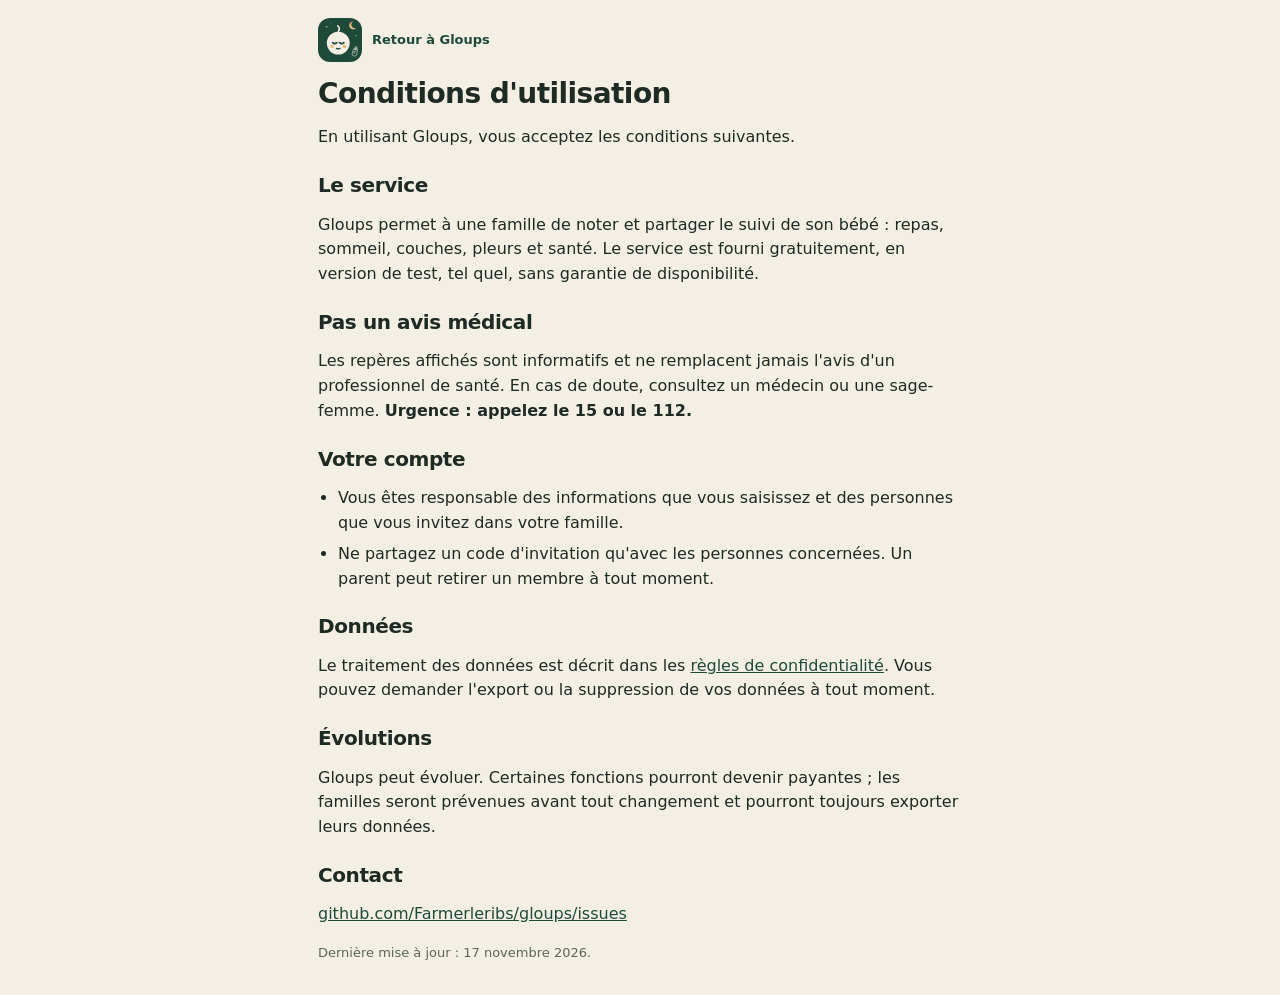
==== conditions.html @ cb5191c6 "Pages Confidentialité et Conditions, service worker v0.2.0" ====
<!doctype html>
<html lang="fr">
<head>
<meta charset="utf-8">
<meta name="viewport" content="width=device-width, initial-scale=1, viewport-fit=cover">
<meta http-equiv="Content-Security-Policy" content="default-src 'self'; style-src 'self'; img-src 'self'; font-src 'self'; script-src 'none'; base-uri 'self'; form-action 'none'; object-src 'none'">
<meta name="referrer" content="no-referrer">
<title>Conditions · Gloups</title>
<link rel="icon" href="icons/icon.svg" type="image/svg+xml">
<link rel="stylesheet" href="css/app.css">
</head>
<body>
<main class="screen plain doc">
<a href="./" class="row small"><img src="icons/icon.svg" alt="" width="32" height="32" class="logo s">Retour à Gloups</a>
<h1 class="title-l">Conditions d'utilisation</h1>
<p>En utilisant Gloups, vous acceptez les conditions suivantes.</p>

<h2 class="title-m">Le service</h2>
<p>Gloups permet à une famille de noter et partager le suivi de son bébé : repas, sommeil, couches, pleurs et santé. Le service est fourni gratuitement, en version de test, tel quel, sans garantie de disponibilité.</p>

<h2 class="title-m">Pas un avis médical</h2>
<p>Les repères affichés sont informatifs et ne remplacent jamais l'avis d'un professionnel de santé. En cas de doute, consultez un médecin ou une sage-femme. <strong>Urgence : appelez le 15 ou le 112.</strong></p>

<h2 class="title-m">Votre compte</h2>
<ul>
<li>Vous êtes responsable des informations que vous saisissez et des personnes que vous invitez dans votre famille.</li>
<li>Ne partagez un code d'invitation qu'avec les personnes concernées. Un parent peut retirer un membre à tout moment.</li>
</ul>

<h2 class="title-m">Données</h2>
<p>Le traitement des données est décrit dans les <a href="confidentialite.html">règles de confidentialité</a>. Vous pouvez demander l'export ou la suppression de vos données à tout moment.</p>

<h2 class="title-m">Évolutions</h2>
<p>Gloups peut évoluer. Certaines fonctions pourront devenir payantes ; les familles seront prévenues avant tout changement et pourront toujours exporter leurs données.</p>

<h2 class="title-m">Contact</h2>
<p><a href="https://github.com/Farmerleribs/gloups/issues">github.com/Farmerleribs/gloups/issues</a></p>
<p class="small muted">Dernière mise à jour : 17 novembre 2026.</p>
</main>
</body>
</html>
---- css/app.css ----
@font-face {
  font-family: "Google Sans Flex";
  src: url("../fonts/google-sans-flex.woff2") format("woff2");
  font-weight: 100 900;
  font-display: swap;
}

:root {
  --bg: #F4EFE4;
  --card: #FFFDF8;
  --ink: #1E2A24;
  --muted: #5B655D;
  --line: #E4DCCB;
  --soft: #F1ECE2;
  --green: #1F4A3A;
  --green-ink: #F7F2E8;
  --repas: #8A5212; --repas-bg: #F5E4C8;
  --sommeil: #4A4190; --sommeil-bg: #E6E2F5;
  --couche: #1F5C4F; --couche-bg: #D6ECE4;
  --pleurs: #8E3829; --pleurs-bg: #F4DDD6;
  --sante: #264F80; --sante-bg: #DAE5F2;
  --alert-bg: #F4DDD6; --alert: #8E3829;
  --ok-bg: #E3EFE8; --ok: #1F5C4F;
  --radius: 22px;
  --safe-top: env(safe-area-inset-top, 0px);
  --safe-bottom: env(safe-area-inset-bottom, 0px);
  color-scheme: light;
}

* { box-sizing: border-box; }
html { -webkit-text-size-adjust: 100%; text-size-adjust: 100%; }
body {
  margin: 0;
  background: var(--bg);
  color: var(--ink);
  font-family: "Google Sans Flex", system-ui, -apple-system, "Segoe UI", sans-serif;
  font-size: 16px;
  line-height: 1.4;
  -webkit-tap-highlight-color: transparent;
  overscroll-behavior-y: none;
}
button, input, select, textarea { font: inherit; color: inherit; }
button { cursor: pointer; }
a { color: var(--green); }
h1, h2, h3 { margin: 0; letter-spacing: -0.02em; line-height: 1.12; }
p { margin: 0; }
[hidden] { display: none !important; }
:focus-visible { outline: 3px solid #A8661A; outline-offset: 2px; }

#app { max-width: 520px; margin: 0 auto; min-height: 100dvh; position: relative; }

.splash { min-height: 100dvh; display: flex; flex-direction: column; align-items: center; justify-content: center; gap: 14px; font-size: 22px; font-weight: 700; }
.splash img { border-radius: 20px; }
.noscript { padding: 24px; }

/* Mise en page des écrans */
.screen { padding: calc(18px + var(--safe-top)) 18px calc(190px + var(--safe-bottom)); display: flex; flex-direction: column; gap: 16px; }
.screen.plain { padding-bottom: calc(32px + var(--safe-bottom)); min-height: 100dvh; }
.eyebrow { font-size: 12.5px; font-weight: 700; letter-spacing: 0.06em; text-transform: uppercase; color: var(--muted); }
.title-xl { font-size: clamp(30px, 9vw, 38px); font-weight: 700; }
.title-l { font-size: clamp(24px, 7vw, 28px); font-weight: 700; }
.title-m { font-size: 20px; font-weight: 650; }
.muted { color: var(--muted); }
.small { font-size: 13px; }
.nowrap { white-space: nowrap; }
.row { display: flex; align-items: center; gap: 10px; }
.row.between { justify-content: space-between; }
.row.wrap { flex-wrap: wrap; }
.stack { display: flex; flex-direction: column; gap: 10px; }
.grow { flex: 1; min-width: 0; }

.card { background: var(--card); border-radius: var(--radius); padding: 16px; display: flex; flex-direction: column; gap: 12px; }
.card.green { background: var(--green); color: var(--green-ink); }
.card.alert { background: var(--alert-bg); color: var(--alert); }
.card.ok { background: var(--ok-bg); color: var(--ok); }

.logo { width: 64px; height: 64px; border-radius: 18px; box-shadow: 0 8px 20px rgba(30,42,36,.18); display: block; }
.logo.s { width: 44px; height: 44px; border-radius: 12px; box-shadow: none; }

/* Boutons */
.btn { min-height: 52px; border: 0; border-radius: 16px; padding: 0 18px; font-weight: 700; font-size: 16px; display: inline-flex; align-items: center; justify-content: center; gap: 10px; background: var(--soft); color: var(--ink); text-decoration: none; }
.btn.primary { background: var(--green); color: var(--green-ink); }
.btn.dark { background: var(--ink); color: #fff; }
.btn.ghost { background: transparent; color: var(--muted); min-height: 44px; }
.btn.light { background: var(--green-ink); color: var(--green); }
.btn.full { width: 100%; }
.btn.small { min-height: 40px; font-size: 14px; border-radius: 12px; padding: 0 14px; }
.btn:disabled { opacity: .55; cursor: default; }
.chip { min-height: 40px; border: 0; border-radius: 12px; padding: 0 14px; background: var(--soft); font-weight: 650; font-size: 14px; }
.chip[aria-pressed="true"] { background: var(--green); color: var(--green-ink); }
.chips { display: flex; flex-wrap: wrap; gap: 8px; }

.seg { display: flex; gap: 4px; padding: 4px; border-radius: 14px; background: #EAE3D5; }
.seg button { flex: 1; min-width: 0; min-height: 40px; border: 0; border-radius: 11px; background: transparent; font-weight: 700; font-size: 14px; color: var(--muted); }
.seg button[aria-pressed="true"] { background: var(--card); color: var(--ink); box-shadow: 0 1px 3px rgba(30,42,36,.12); }

/* Champs */
.field { display: flex; flex-direction: column; gap: 6px; }
.field > span { font-size: 13px; font-weight: 650; color: var(--muted); }
.input, select.input, textarea.input { width: 100%; min-height: 50px; border: 1px solid var(--line); border-radius: 14px; background: var(--card); padding: 0 14px; font-size: 16px; }
textarea.input { padding: 12px 14px; min-height: 90px; resize: vertical; }
.input:focus { outline: 2px solid var(--green); outline-offset: 0; border-color: transparent; }
.code-input { text-transform: uppercase; letter-spacing: 0.12em; font-size: 22px; font-weight: 700; text-align: center; }

/* Accueil */
.top { display: flex; align-items: center; justify-content: space-between; gap: 10px; }
.top .who { display: flex; flex-direction: column; gap: 2px; min-width: 0; }
.child-btn { border: 0; background: none; padding: 0; display: inline-flex; align-items: center; gap: 8px; font-size: clamp(30px, 9vw, 36px); font-weight: 700; letter-spacing: -0.03em; text-align: left; min-height: 44px; max-width: 100%; }
.child-btn .dot { width: 12px; height: 12px; border-radius: 50%; background: var(--child, #2B7262); flex: none; }
.child-btn .name { overflow: hidden; text-overflow: ellipsis; white-space: nowrap; }
.icon-btn { width: 44px; height: 44px; border-radius: 50%; border: 0; background: var(--card); display: inline-flex; align-items: center; justify-content: center; flex: none; }

.live { background: var(--green); color: var(--green-ink); border-radius: 26px; padding: 18px 18px 18px; display: flex; flex-direction: column; gap: 12px; }
.live .head { display: flex; flex-wrap: wrap; justify-content: space-between; gap: 2px 10px; font-size: 14px; font-weight: 650; }
.live .head .since { font-weight: 400; color: #CFDDD4; }
.live .time { font-size: clamp(46px, 15vw, 62px); font-weight: 400; letter-spacing: -0.02em; line-height: 1; font-variant-numeric: tabular-nums; }
.live .actions { display: flex; gap: 8px; }
.live .actions .btn { flex: 1; min-width: 0; }

.tiles { display: grid; grid-template-columns: repeat(3, minmax(0, 1fr)); gap: 10px; }
.tile { background: var(--card); border-radius: 18px; padding: 12px; display: flex; flex-direction: column; gap: 4px; min-width: 0; border: 0; text-align: left; }
.tile .k { font-size: 13px; font-weight: 650; white-space: nowrap; overflow: hidden; text-overflow: ellipsis; }
.tile .v { font-size: clamp(19px, 6.2vw, 24px); font-weight: 650; letter-spacing: -0.02em; white-space: nowrap; line-height: 1.1; }
.tile .s { font-size: 12px; color: var(--muted); white-space: nowrap; overflow: hidden; text-overflow: ellipsis; }

.counts { display: grid; grid-template-columns: repeat(4, minmax(0, 1fr)); gap: 6px; }
.counts div { display: flex; flex-direction: column; min-width: 0; }
.counts b { font-size: 20px; font-weight: 700; white-space: nowrap; }
.counts span { font-size: 12px; color: var(--muted); white-space: nowrap; overflow: hidden; text-overflow: ellipsis; }

.list { display: flex; flex-direction: column; }
.item { display: flex; align-items: center; gap: 12px; padding: 10px 0; border-bottom: 1px solid #EFE8DA; min-width: 0; }
.item:last-child { border-bottom: 0; }
.item .when { width: 46px; flex: none; font-variant-numeric: tabular-nums; font-weight: 650; font-size: 14px; }
.item .what { flex: 1; min-width: 0; display: flex; flex-direction: column; gap: 1px; }
.item .what b { font-weight: 650; font-size: 15px; overflow: hidden; text-overflow: ellipsis; white-space: nowrap; }
.item .what span { font-size: 12.5px; color: var(--muted); overflow: hidden; text-overflow: ellipsis; white-space: nowrap; }
.item .badge { width: 10px; height: 10px; border-radius: 50%; flex: none; }
.item .del { width: 40px; height: 40px; border: 0; border-radius: 12px; background: transparent; color: var(--muted); flex: none; }
.empty { color: var(--muted); font-size: 14px; padding: 6px 0; }

/* Dock et barre d'onglets */
.dock-wrap { position: fixed; left: 0; right: 0; bottom: 0; z-index: 20; display: flex; justify-content: center; pointer-events: none; }
.dock { pointer-events: auto; width: 100%; max-width: 520px; background: rgba(255,253,248,.97); border-top: 1px solid var(--line); border-radius: 24px 24px 0 0; padding: 10px 10px calc(6px + var(--safe-bottom)); box-shadow: 0 -8px 24px rgba(30,42,36,.06); }
.dock .quick { display: grid; grid-template-columns: repeat(6, minmax(0, 1fr)); gap: 6px; padding-bottom: 8px; border-bottom: 1px solid #EFE8DA; }
.q { border: 0; background: none; display: flex; flex-direction: column; align-items: center; gap: 4px; padding: 0; min-width: 0; font-size: 11.5px; font-weight: 650; color: var(--ink); position: relative; }
.q .ic { width: 100%; max-width: 54px; aspect-ratio: 1; border-radius: 16px; display: flex; align-items: center; justify-content: center; font-size: 17px; font-weight: 800; }
.q .lbl { white-space: nowrap; overflow: hidden; text-overflow: ellipsis; max-width: 100%; }
.q .tag { position: absolute; top: -6px; left: 50%; transform: translateX(-50%); background: #A8661A; color: #fff; font-size: 9.5px; font-weight: 700; padding: 1px 6px; border-radius: 6px; white-space: nowrap; }
.q.repas .ic { background: var(--repas-bg); color: var(--repas); }
.q.sommeil .ic { background: var(--sommeil-bg); color: var(--sommeil); }
.q.couche .ic { background: var(--couche-bg); color: var(--couche); }
.q.plus .ic { background: var(--green); color: var(--green-ink); }
.tabs { display: grid; grid-template-columns: repeat(3, 1fr); padding-top: 4px; }
.tabs a { min-height: 44px; display: flex; align-items: center; justify-content: center; text-decoration: none; color: var(--muted); font-size: 13px; font-weight: 650; border-radius: 12px; }
.tabs a[aria-current="page"] { color: var(--ink); background: var(--soft); }

/* Feuilles (saisies) */
.backdrop { position: fixed; inset: 0; background: rgba(30,42,36,.35); z-index: 40; display: flex; align-items: flex-end; justify-content: center; }
.sheet { width: 100%; max-width: 520px; max-height: 88dvh; overflow-y: auto; background: var(--bg); border-radius: 26px 26px 0 0; padding: 10px 18px calc(22px + var(--safe-bottom)); display: flex; flex-direction: column; gap: 14px; }
.sheet .grab { width: 40px; height: 5px; border-radius: 3px; background: #D5CCBA; align-self: center; }
.big3 { display: grid; grid-template-columns: repeat(3, minmax(0, 1fr)); gap: 8px; }
.big2 { display: grid; grid-template-columns: repeat(2, minmax(0, 1fr)); gap: 8px; }
.bigbtn { min-height: 76px; border: 0; border-radius: 18px; font-weight: 700; font-size: 16px; display: flex; flex-direction: column; align-items: center; justify-content: center; gap: 2px; padding: 8px; }
.bigbtn small { font-weight: 500; font-size: 12px; opacity: .85; }
.bigbtn.repas { background: var(--repas-bg); color: var(--repas); }
.bigbtn.couche { background: var(--couche-bg); color: var(--couche); }
.bigbtn.sommeil { background: var(--sommeil-bg); color: var(--sommeil); }
.bigbtn.pleurs { background: var(--pleurs-bg); color: var(--pleurs); }
.bigbtn.sante { background: var(--sante-bg); color: var(--sante); }
.bigbtn.neutral { background: var(--card); color: var(--ink); }

/* Toast */
#toast-root { position: fixed; left: 0; right: 0; bottom: calc(176px + var(--safe-bottom)); display: flex; justify-content: center; z-index: 60; pointer-events: none; padding: 0 16px; }
.toast { pointer-events: auto; background: var(--ink); color: #fff; border-radius: 14px; padding: 10px 10px 10px 16px; display: flex; align-items: center; gap: 12px; max-width: 480px; width: 100%; font-size: 14.5px; box-shadow: 0 8px 24px rgba(0,0,0,.2); }
.toast .grow { min-width: 0; }
.toast button { border: 0; background: rgba(255,255,255,.14); color: #fff; border-radius: 10px; min-height: 36px; padding: 0 12px; font-weight: 700; }
.toast.err { background: var(--alert); }

/* Installation */
.steps { list-style: none; margin: 0; padding: 0; background: var(--card); border-radius: var(--radius); }
.steps li { display: flex; gap: 12px; padding: 14px; border-bottom: 1px solid #EFE8DA; align-items: flex-start; }
.steps li:last-child { border-bottom: 0; }
.steps .n { flex: none; width: 26px; height: 26px; border-radius: 50%; background: var(--green); color: var(--green-ink); font-size: 13px; font-weight: 700; display: flex; align-items: center; justify-content: center; margin-top: 1px; }
.steps .t { display: flex; flex-direction: column; gap: 3px; min-width: 0; }
.steps .t b { font-weight: 650; }
.steps .t span { font-size: 13px; color: var(--muted); }
.share-icon { display: inline-block; vertical-align: -3px; }

/* Famille */
.member { display: flex; align-items: center; gap: 12px; padding: 8px 0; border-bottom: 1px solid #EFE8DA; }
.member:last-child { border-bottom: 0; }
.avatar { width: 40px; height: 40px; border-radius: 50%; display: flex; align-items: center; justify-content: center; font-weight: 700; font-size: 14px; flex: none; background: var(--green); color: var(--green-ink); }
.role { font-size: 12px; font-weight: 700; padding: 4px 10px; border-radius: 999px; background: var(--soft); white-space: nowrap; }
.codebox { font-size: clamp(22px, 7vw, 28px); font-weight: 700; letter-spacing: .06em; white-space: nowrap; font-variant-numeric: tabular-nums; }
.colors { display: flex; gap: 10px; flex-wrap: wrap; }
.colors button { width: 44px; height: 44px; border-radius: 50%; border: 0; background: var(--c); }
.colors button[aria-pressed="true"] { box-shadow: 0 0 0 3px var(--bg), 0 0 0 5px var(--ink); }

@media (min-width: 560px) {
  .dock { border-radius: 24px; margin-bottom: 12px; border: 1px solid var(--line); }
}
@media (prefers-reduced-motion: reduce) { * { animation: none !important; transition: none !important; } }

/* Pages de texte (confidentialité, conditions) */
.doc { max-width: 680px; margin: 0 auto; line-height: 1.55; }
.doc h2 { margin-top: 8px; }
.doc ul { margin: 0; padding-left: 20px; display: flex; flex-direction: column; gap: 6px; }
.doc a.row { text-decoration: none; font-weight: 650; }
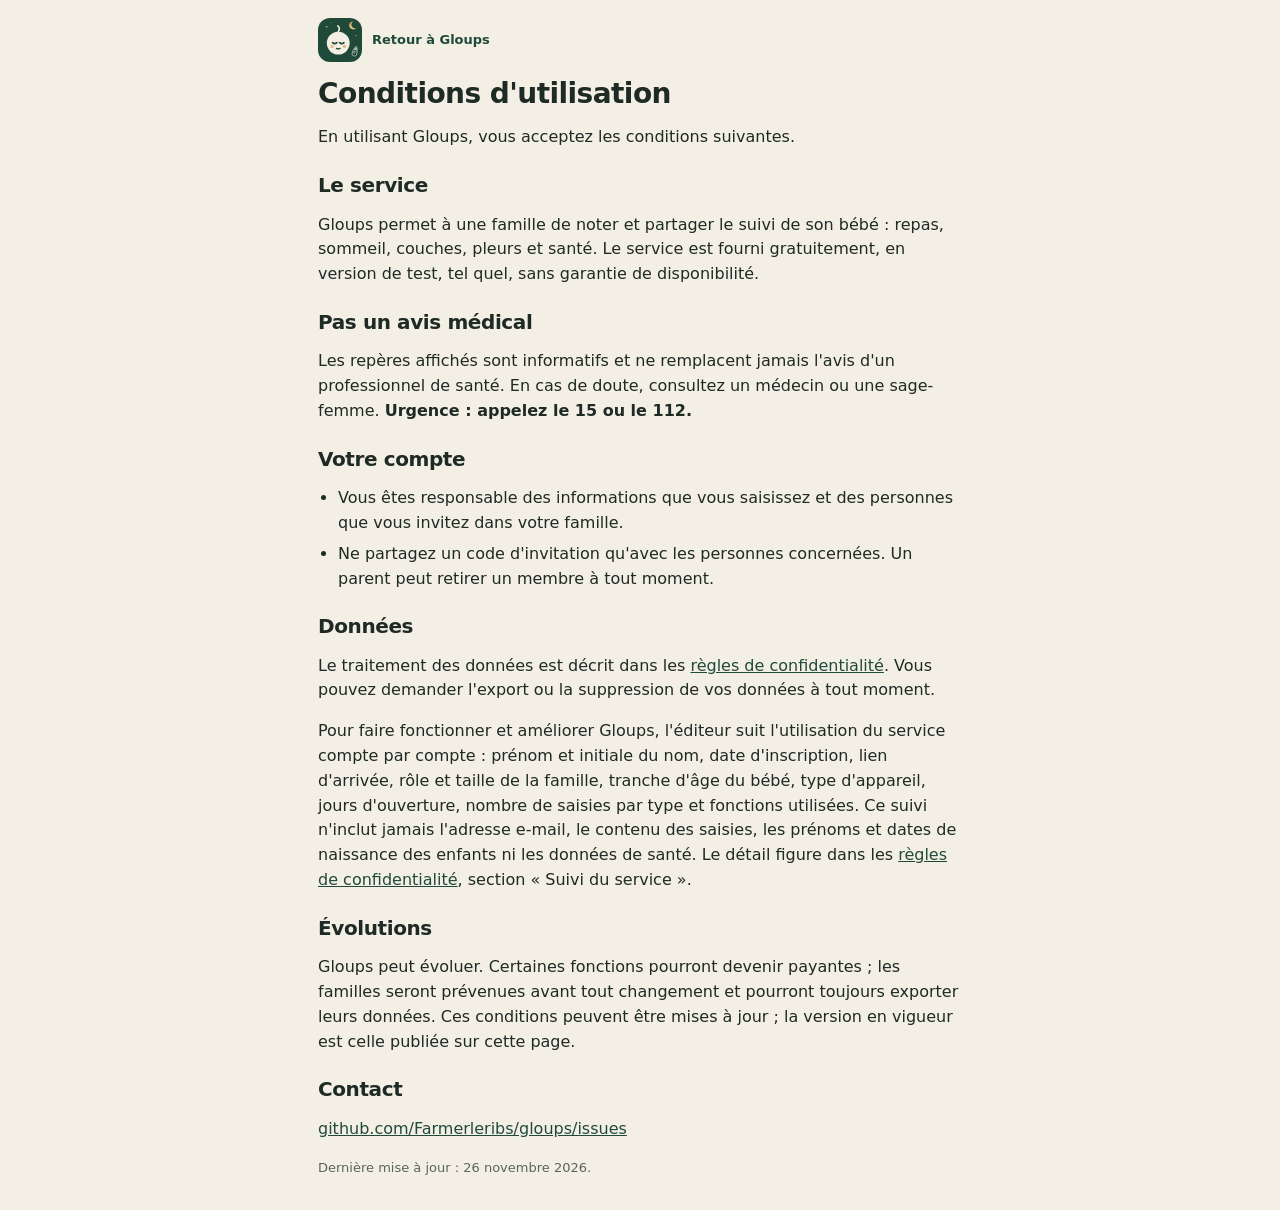
==== commit 607977cb: "v0.11.1" ====
--- a/conditions.html
+++ b/conditions.html
@@ -29,13 +29,14 @@
 
 <h2 class="title-m">Données</h2>
 <p>Le traitement des données est décrit dans les <a href="confidentialite.html">règles de confidentialité</a>. Vous pouvez demander l'export ou la suppression de vos données à tout moment.</p>
+<p>Pour faire fonctionner et améliorer Gloups, l'éditeur suit l'utilisation du service compte par compte : prénom et initiale du nom, date d'inscription, lien d'arrivée, rôle et taille de la famille, tranche d'âge du bébé, type d'appareil, jours d'ouverture, nombre de saisies par type et fonctions utilisées. Ce suivi n'inclut jamais l'adresse e-mail, le contenu des saisies, les prénoms et dates de naissance des enfants ni les données de santé. Le détail figure dans les <a href="confidentialite.html">règles de confidentialité</a>, section « Suivi du service ».</p>
 
 <h2 class="title-m">Évolutions</h2>
-<p>Gloups peut évoluer. Certaines fonctions pourront devenir payantes ; les familles seront prévenues avant tout changement et pourront toujours exporter leurs données.</p>
+<p>Gloups peut évoluer. Certaines fonctions pourront devenir payantes ; les familles seront prévenues avant tout changement et pourront toujours exporter leurs données. Ces conditions peuvent être mises à jour ; la version en vigueur est celle publiée sur cette page.</p>
 
 <h2 class="title-m">Contact</h2>
 <p><a href="https://github.com/Farmerleribs/gloups/issues">github.com/Farmerleribs/gloups/issues</a></p>
-<p class="small muted">Dernière mise à jour : 17 novembre 2026.</p>
+<p class="small muted">Dernière mise à jour : 26 novembre 2026.</p>
 </main>
 </body>
 </html>
--- a/css/app.css
+++ b/css/app.css
@@ -28,7 +28,7 @@
 }
 
 * { box-sizing: border-box; }
-html { -webkit-text-size-adjust: 100%; text-size-adjust: 100%; }
+html { -webkit-text-size-adjust: 100%; text-size-adjust: 100%; touch-action: pan-y; overflow-x: hidden; overscroll-behavior-x: none; overscroll-behavior-y: auto; }
 body {
   margin: 0;
   background: var(--bg);
@@ -37,7 +37,6 @@
   font-size: 16px;
   line-height: 1.4;
   -webkit-tap-highlight-color: transparent;
-  overscroll-behavior-y: none;
 }
 button, input, select, textarea { font: inherit; color: inherit; }
 button { cursor: pointer; }
@@ -54,7 +53,7 @@
 .noscript { padding: 24px; }
 
 /* Mise en page des écrans */
-.screen { padding: calc(18px + var(--safe-top)) 18px calc(190px + var(--safe-bottom)); display: flex; flex-direction: column; gap: 16px; }
+.screen { padding: calc(18px + var(--safe-top)) 18px calc(120px + var(--pills-h, 0px) + var(--safe-bottom)); display: flex; flex-direction: column; gap: 16px; }
 .screen.plain { padding-bottom: calc(32px + var(--safe-bottom)); min-height: 100dvh; }
 .eyebrow { font-size: 12.5px; font-weight: 700; letter-spacing: 0.06em; text-transform: uppercase; color: var(--muted); }
 .title-xl { font-size: clamp(30px, 9vw, 38px); font-weight: 700; }
@@ -137,27 +136,75 @@
 .item .what span { font-size: 12.5px; color: var(--muted); overflow: hidden; text-overflow: ellipsis; white-space: nowrap; }
 .item .badge { width: 10px; height: 10px; border-radius: 50%; flex: none; }
 .item .del { width: 40px; height: 40px; border: 0; border-radius: 12px; background: transparent; color: var(--muted); flex: none; }
+.sr-only { position: absolute !important; width: 1px !important; height: 1px !important; padding: 0 !important; margin: -1px !important; overflow: hidden !important; clip: rect(0 0 0 0) !important; white-space: nowrap !important; border: 0 !important; }
 .empty { color: var(--muted); font-size: 14px; padding: 6px 0; }
 
-/* Dock et barre d'onglets */
+/* Barre du bas : onglets avec une place au centre pour le bouton + */
 .dock-wrap { position: fixed; left: 0; right: 0; bottom: 0; z-index: 20; display: flex; justify-content: center; pointer-events: none; }
-.dock { pointer-events: auto; width: 100%; max-width: 520px; background: rgba(255,253,248,.97); border-top: 1px solid var(--line); border-radius: 24px 24px 0 0; padding: 10px 10px calc(6px + var(--safe-bottom)); box-shadow: 0 -8px 24px rgba(30,42,36,.06); }
-.dock .quick { display: grid; grid-template-columns: repeat(6, minmax(0, 1fr)); gap: 6px; padding-bottom: 8px; border-bottom: 1px solid #EFE8DA; }
-.q { border: 0; background: none; display: flex; flex-direction: column; align-items: center; gap: 4px; padding: 0; min-width: 0; font-size: 11.5px; font-weight: 650; color: var(--ink); position: relative; }
-.q .ic { width: 100%; max-width: 54px; aspect-ratio: 1; border-radius: 16px; display: flex; align-items: center; justify-content: center; font-size: 17px; font-weight: 800; }
-.q .lbl { white-space: nowrap; overflow: hidden; text-overflow: ellipsis; max-width: 100%; }
-.q .tag { position: absolute; top: -6px; left: 50%; transform: translateX(-50%); background: #A8661A; color: #fff; font-size: 9.5px; font-weight: 700; padding: 1px 6px; border-radius: 6px; white-space: nowrap; }
-.q.repas .ic { background: var(--repas-bg); color: var(--repas); }
-.q.sommeil .ic { background: var(--sommeil-bg); color: var(--sommeil); }
-.q.couche .ic { background: var(--couche-bg); color: var(--couche); }
-.q.plus .ic { background: var(--green); color: var(--green-ink); }
-.tabs { display: grid; grid-template-columns: repeat(3, 1fr); padding-top: 4px; }
-.tabs a { min-height: 44px; display: flex; align-items: center; justify-content: center; text-decoration: none; color: var(--muted); font-size: 13px; font-weight: 650; border-radius: 12px; }
-.tabs a[aria-current="page"] { color: var(--ink); background: var(--soft); }
+.dock { pointer-events: auto; width: 100%; max-width: 520px; background: rgba(255,253,248,.97); border-top: 1px solid #EDE7DB; border-radius: 22px 22px 0 0; padding: 6px 8px calc(6px + var(--safe-bottom)); box-shadow: 0 -8px 24px rgba(30,42,36,.05); display: flex; align-items: stretch; }
+.dock a { flex: 1; min-width: 0; min-height: 52px; display: flex; flex-direction: column; align-items: center; justify-content: center; gap: 3px; text-decoration: none; color: var(--muted); font-size: 11px; font-weight: 600; border-radius: 14px; transition: color .2s ease; }
+.dock a span { white-space: nowrap; overflow: hidden; text-overflow: ellipsis; max-width: 100%; }
+.dock a[aria-current="page"] { color: var(--green); font-weight: 700; }
+.dock .fab-gap { width: 76px; flex: none; }
+
+/* Bouton central et bulles */
+.fab-root { display: none; }
+.fab-root.shown { display: block; }
+.fab-root .fab, .fab-root .fab-bubbles { display: none; }
+.fab-root.can-write .fab, .fab-root.can-write .fab-bubbles { display: block; }
+.fab { position: fixed; left: 50%; bottom: calc(26px + var(--safe-bottom)); width: 60px; height: 60px; margin-left: -30px; border-radius: 50%; border: 0; padding: 0; z-index: 47; background: var(--green); color: var(--green-ink); box-shadow: 0 10px 24px rgba(31,74,58,.38); -webkit-tap-highlight-color: transparent; transition: transform .2s ease; }
+.fab:active { transform: scale(.94); }
+.fab .rot { display: flex; align-items: center; justify-content: center; transition: transform .45s cubic-bezier(.34,1.56,.64,1); }
+.fab-root.open .fab .rot { transform: rotate(45deg); }
+.fab-bd { position: fixed; inset: 0; z-index: 44; background: rgba(244,239,228,.8); -webkit-backdrop-filter: blur(8px); backdrop-filter: blur(8px); opacity: 0; pointer-events: none; transition: opacity .3s ease; }
+.fab-root.open .fab-bd { opacity: 1; pointer-events: auto; }
+.fab-q { position: fixed; left: 0; right: 0; bottom: calc(56px + 300px + var(--safe-bottom)); z-index: 45; text-align: center; font-size: 22px; font-weight: 700; letter-spacing: -0.02em; opacity: 0; transform: translateY(12px); pointer-events: none; transition: opacity .3s ease, transform .4s cubic-bezier(.2,.8,.2,1); }
+.fab-root.open .fab-q { opacity: 1; transform: none; }
+.fab-bubbles { position: fixed; left: 50%; bottom: calc(56px + var(--safe-bottom)); width: 0; height: 0; z-index: 46; }
+.bub { --x: 0px; --y: 24px; --dl: 0ms; position: absolute; left: 0; top: 0; width: 96px; border: 0; padding: 0; background: transparent; display: flex; flex-direction: column; align-items: center; gap: 6px; -webkit-tap-highlight-color: transparent;
+  transform: translate(calc(var(--x) - 50%), calc(var(--y) - var(--d) / 2)) scale(.3); transform-origin: 50% calc(var(--d) / 2); opacity: 0; pointer-events: none;
+  transition: transform .5s cubic-bezier(.34,1.56,.64,1) var(--dl), opacity .22s ease var(--dl); }
+.bub.on { transform: translate(calc(var(--x) - 50%), calc(var(--y) - var(--d) / 2)) scale(1); opacity: 1; pointer-events: auto; }
+.bub .disc { position: relative; width: var(--d); height: var(--d); border-radius: 50%; display: flex; align-items: center; justify-content: center; box-shadow: 0 8px 20px rgba(30,42,36,.16); transition: transform .15s ease; }
+.bub:active .disc { transform: scale(.92); }
+.bub .disc b { font-size: 26px; font-weight: 800; }
+.bub .lbl { font-size: 12px; font-weight: 700; color: var(--ink); white-space: nowrap; }
+.bub .sug { position: absolute; top: -9px; left: 50%; transform: translateX(-50%); height: 18px; padding: 0 7px; border-radius: 9px; background: #A8661A; color: #fff; font-size: 10px; font-weight: 800; display: none; align-items: center; white-space: nowrap; }
+.bub.is-sug .sug { display: flex; }
+.bub.on.is-sug .disc { animation: gl-pulse 1.8s ease-out .6s infinite; }
+.bub.c-repas .disc { background: var(--repas-bg); color: var(--repas); }
+.bub.c-sommeil .disc { background: var(--sommeil-bg); color: var(--sommeil); }
+.bub.c-couche .disc { background: var(--couche-bg); color: var(--couche); }
+.bub.c-pleurs .disc { background: var(--pleurs-bg); color: var(--pleurs); }
+.bub.c-sante .disc { background: var(--sante-bg); color: var(--sante); }
+.bub.c-neutre .disc { background: var(--soft); color: #3C463F; }
+html.fab-open, html.fab-open body { overflow: hidden; }
+
+/* Pilules des activités en cours, au-dessus du bouton */
+.pills { position: fixed; left: 0; right: 0; bottom: calc(96px + var(--safe-bottom)); z-index: 25; display: flex; flex-direction: column-reverse; align-items: center; gap: 8px; padding: 0 14px; pointer-events: none; }
+.pill { pointer-events: auto; width: 100%; max-width: 492px; height: 64px; border-radius: 22px; background: var(--green); color: var(--green-ink); display: flex; align-items: center; gap: 12px; padding: 0 8px 0 16px; box-shadow: 0 14px 30px rgba(31,74,58,.32); }
+.pill.in { animation: gl-rise .55s cubic-bezier(.34,1.56,.64,1) both; }
+.pill.out { animation: gl-sink .25s ease both; }
+.pill .breath { width: 9px; height: 9px; border-radius: 50%; background: #B9E3C6; flex: none; animation: gl-breath 1.6s ease-in-out infinite; }
+.pill .txt { flex: 1; min-width: 0; display: flex; flex-direction: column; }
+.pill .t { font-size: 12.5px; color: #CFDDD4; white-space: nowrap; overflow: hidden; text-overflow: ellipsis; }
+.pill .time { font-size: 24px; font-weight: 600; letter-spacing: -0.01em; font-variant-numeric: tabular-nums; line-height: 1.05; }
+.pill .acts { display: flex; gap: 6px; flex: none; }
+.pill button { height: 48px; border-radius: 15px; font-weight: 800; font-size: 14px; }
+.pill .swap { padding: 0 12px; border: 1px solid rgba(247,242,232,.35); background: transparent; color: var(--green-ink); display: flex; align-items: center; gap: 6px; font-size: 13.5px; font-weight: 700; }
+.pill .stop { padding: 0 14px; border: 0; background: var(--green-ink); color: var(--green); }
+@keyframes gl-pulse { 0% { box-shadow: 0 0 0 0 rgba(168,102,26,.5); } 70% { box-shadow: 0 0 0 14px rgba(168,102,26,0); } 100% { box-shadow: 0 0 0 0 rgba(168,102,26,0); } }
+@keyframes gl-breath { 0%, 100% { opacity: 1; } 50% { opacity: .35; } }
+@keyframes gl-rise { from { opacity: 0; transform: translateY(40px) scale(.92); } to { opacity: 1; transform: none; } }
+@keyframes gl-sink { to { opacity: 0; transform: translateY(24px) scale(.95); } }
+@keyframes gl-toast { from { opacity: 0; transform: translateY(24px); } to { opacity: 1; transform: none; } }
 
 /* Feuilles (saisies) */
-.backdrop { position: fixed; inset: 0; background: rgba(30,42,36,.35); z-index: 40; display: flex; align-items: flex-end; justify-content: center; }
-.sheet { width: 100%; max-width: 520px; max-height: 88dvh; overflow-y: auto; background: var(--bg); border-radius: 26px 26px 0 0; padding: 10px 18px calc(22px + var(--safe-bottom)); display: flex; flex-direction: column; gap: 14px; }
+.backdrop { --dim: 1; position: fixed; inset: 0; background: rgba(30,42,36,calc(.35 * var(--dim))); z-index: 55; display: flex; align-items: flex-end; justify-content: center; animation: gl-fade .25s ease both; }
+.backdrop.closing { animation: gl-fade-out .24s ease both; pointer-events: none; }
+.sheet { animation: gl-sheet-in .5s cubic-bezier(.34,1.25,.64,1); transition: transform .3s cubic-bezier(.2,.8,.2,1); overscroll-behavior: contain; width: 100%; max-width: 520px; max-height: 88dvh; overflow-y: auto; background: var(--bg); border-radius: 26px 26px 0 0; padding: 10px 18px calc(22px + var(--safe-bottom)); display: flex; flex-direction: column; gap: 14px; }
+.sheet.dragging { transition: none; }
+.backdrop.closing .sheet { animation: gl-sheet-out .24s cubic-bezier(.4,0,1,1) forwards; }
 .sheet .grab { width: 40px; height: 5px; border-radius: 3px; background: #D5CCBA; align-self: center; }
 .big3 { display: grid; grid-template-columns: repeat(3, minmax(0, 1fr)); gap: 8px; }
 .big2 { display: grid; grid-template-columns: repeat(2, minmax(0, 1fr)); gap: 8px; }
@@ -171,8 +218,8 @@
 .bigbtn.neutral { background: var(--card); color: var(--ink); }
 
 /* Toast */
-#toast-root { position: fixed; left: 0; right: 0; bottom: calc(176px + var(--safe-bottom)); display: flex; justify-content: center; z-index: 60; pointer-events: none; padding: 0 16px; }
-.toast { pointer-events: auto; background: var(--ink); color: #fff; border-radius: 14px; padding: 10px 10px 10px 16px; display: flex; align-items: center; gap: 12px; max-width: 480px; width: 100%; font-size: 14.5px; box-shadow: 0 8px 24px rgba(0,0,0,.2); }
+#toast-root { position: fixed; left: 0; right: 0; bottom: calc(100px + var(--pills-h, 0px) + var(--safe-bottom)); display: flex; justify-content: center; z-index: 60; pointer-events: none; padding: 0 16px; }
+.toast { pointer-events: auto; background: var(--ink); color: #fff; border-radius: 14px; padding: 10px 10px 10px 16px; display: flex; align-items: center; gap: 12px; max-width: 480px; width: 100%; font-size: 14.5px; box-shadow: 0 8px 24px rgba(0,0,0,.2); animation: gl-toast .45s cubic-bezier(.34,1.56,.64,1) both; }
 .toast .grow { min-width: 0; }
 .toast button { border: 0; background: rgba(255,255,255,.14); color: #fff; border-radius: 10px; min-height: 36px; padding: 0 12px; font-weight: 700; }
 .toast.err { background: var(--alert); }
@@ -197,9 +244,6 @@
 .colors button { width: 44px; height: 44px; border-radius: 50%; border: 0; background: var(--c); }
 .colors button[aria-pressed="true"] { box-shadow: 0 0 0 3px var(--bg), 0 0 0 5px var(--ink); }
 
-@media (min-width: 560px) {
-  .dock { border-radius: 24px; margin-bottom: 12px; border: 1px solid var(--line); }
-}
 @media (prefers-reduced-motion: reduce) { * { animation: none !important; transition: none !important; } }
 
 /* Pages de texte (confidentialité, conditions) */
@@ -207,3 +251,580 @@
 .doc h2 { margin-top: 8px; }
 .doc ul { margin: 0; padding-left: 20px; display: flex; flex-direction: column; gap: 6px; }
 .doc a.row { text-decoration: none; font-weight: 650; }
+
+/* Frises et graphiques */
+.nap { background: var(--sommeil-bg); border-radius: 26px; padding: 16px 16px 16px 18px; display: flex; justify-content: space-between; align-items: center; gap: 12px; }
+.nap .k { font-size: 13px; font-weight: 650; color: #433B83; }
+.nap .v { font-size: clamp(26px, 8.5vw, 32px); font-weight: 650; letter-spacing: -0.02em; line-height: 1.05; color: #2A2456; }
+.nap .s { font-size: 12.5px; color: #463F6E; }
+.nap-btn { width: 56px; height: 56px; flex: none; border-radius: 18px; border: 0; background: #5A50A0; color: #fff; display: flex; align-items: center; justify-content: center; }
+
+.strip { position: relative; height: 44px; }
+.strip .bar { position: absolute; left: 0; right: 0; top: 12px; height: 20px; border-radius: 6px; background: var(--soft); }
+.strip .seg-sleep { position: absolute; top: 12px; height: 20px; border-radius: 5px; background: #9B92D6; }
+.strip .seg-sleep.on { background: #5A50A0; }
+.strip .dot-feed { position: absolute; top: 1px; width: 8px; height: 8px; margin-left: -4px; border-radius: 50%; background: #A8661A; }
+.strip .dot-diaper { position: absolute; bottom: 1px; width: 8px; height: 8px; margin-left: -4px; border-radius: 2px; background: #2B7262; }
+.strip .now { position: absolute; top: 4px; bottom: 4px; width: 2px; margin-left: -1px; border-radius: 1px; background: var(--ink); }
+.strip.compact { height: 18px; flex: 1; min-width: 0; }
+.strip.compact .bar, .strip.compact .seg-sleep { top: 0; height: 18px; }
+.strip.compact .dot-feed { top: 6px; width: 6px; height: 6px; margin-left: -3px; }
+.strip.compact .now { top: 0; bottom: 0; }
+.axis { display: flex; justify-content: space-between; font-size: 11px; color: var(--muted); font-variant-numeric: tabular-nums; }
+.legend { display: flex; flex-wrap: wrap; gap: 6px 14px; font-size: 11.5px; color: #3C463F; }
+.legend span { display: inline-flex; align-items: center; gap: 6px; }
+.legend i { display: inline-block; }
+.l-sleep { width: 14px; height: 8px; border-radius: 3px; background: #9B92D6; }
+.l-feed { width: 7px; height: 7px; border-radius: 50%; background: #A8661A; }
+.l-diaper { width: 7px; height: 7px; border-radius: 2px; background: #2B7262; }
+
+.chart { gap: 10px; }
+.chart .avg { font-size: 13px; font-weight: 650; white-space: nowrap; }
+.avg.sommeil, .band-l.sommeil { color: var(--sommeil); }
+.avg.repas, .band-l.repas { color: var(--repas); }
+.avg.couche, .band-l.couche { color: var(--couche); }
+.avg.pleurs { color: var(--pleurs); }
+.avg.sante { color: var(--sante); }
+.bars { position: relative; height: 120px; display: flex; align-items: flex-end; gap: 8px; border-bottom: 1px solid var(--line); }
+.bars .col { flex: 1; height: 100%; display: flex; align-items: flex-end; position: relative; z-index: 1; }
+.bars .fill { width: 100%; border-radius: 5px 5px 2px 2px; }
+.fill.sommeil { background: #9B92D6; }
+.fill.repas { background: #C98A3B; }
+.fill.couche { background: #5FA391; }
+.fill.couche.low { background: #C06A58; }
+.bars .band { position: absolute; left: 0; right: 0; border-radius: 4px; }
+.band.sommeil { background: rgba(90,80,160,.13); }
+.band.repas { background: rgba(168,102,26,.13); }
+.band.couche { background: rgba(43,114,98,.13); }
+.bars .band-l { position: absolute; right: 2px; margin-bottom: 2px; font-size: 10.5px; font-weight: 650; z-index: 2; background: rgba(255,253,248,.85); padding: 0 4px; border-radius: 4px; }
+.bars-x { display: flex; gap: 8px; font-size: 10.5px; color: var(--muted); text-align: center; }
+.bars-x span { flex: 1; }
+.stats { display: grid; grid-template-columns: repeat(3, minmax(0, 1fr)); gap: 8px; padding-top: 4px; }
+.stats div, .sum-grid div { display: flex; flex-direction: column; gap: 1px; min-width: 0; }
+.stats b { font-size: 19px; font-weight: 650; letter-spacing: -0.02em; white-space: nowrap; }
+.stats span { font-size: 11.5px; color: var(--muted); }
+
+.rhythm { display: flex; flex-direction: column; gap: 7px; }
+.rrow, .hrow { display: flex; align-items: center; gap: 8px; }
+.rrow .d, .hrow .d { width: 30px; flex: none; font-size: 11px; font-weight: 650; color: #4C564F; }
+.rhythm-x, .heat-x { padding-left: 38px; }
+.rhythm-x .axis, .heat-x .axis { font-size: 10.5px; }
+.heat { display: flex; flex-direction: column; gap: 3px; }
+.heat .cells { flex: 1; display: grid; grid-template-columns: repeat(24, minmax(0, 1fr)); gap: 2px; }
+.heat .cells span { height: 13px; border-radius: 3px; background: var(--soft); }
+.wchart { position: relative; height: 130px; }
+.wsvg { position: absolute; inset: 0; width: 100%; height: 100%; }
+.wdot { position: absolute; width: 10px; height: 10px; margin: -5px 0 0 -5px; border-radius: 50%; background: var(--card); border: 2px solid #2E5D94; }
+.wempty { position: absolute; left: 0; right: 0; top: 46px; text-align: center; font-size: 13px; color: var(--muted); }
+
+/* Journal : jours et frise verticale */
+.seg.mini { flex: none; }
+.seg.mini button { flex: none; padding: 0 14px; min-height: 36px; font-size: 13px; }
+.days { display: grid; grid-template-columns: repeat(7, minmax(0, 1fr)); gap: 6px; }
+.days button { height: 56px; border: 0; border-radius: 16px; background: var(--card); color: #3C463F; display: flex; flex-direction: column; align-items: center; justify-content: center; gap: 2px; padding: 0; }
+.days button[aria-pressed="true"] { background: var(--green); color: var(--green-ink); }
+.days .w { font-size: 11px; font-weight: 650; opacity: .85; }
+.days .n { font-size: 19px; font-weight: 650; line-height: 1; }
+.tl { padding: 14px 12px 16px; gap: 10px; }
+.tl-head { display: flex; padding-left: 40px; gap: 0; font-size: 10.5px; font-weight: 700; letter-spacing: 0.04em; text-transform: uppercase; padding-bottom: 8px; border-bottom: 1px solid #EDE7DB; }
+.tl-head span { flex: 1; min-width: 0; padding-left: 4px; overflow: hidden; text-overflow: ellipsis; white-space: nowrap; }
+.tl-head .sommeil { color: var(--sommeil); } .tl-head .repas { color: var(--repas); } .tl-head .couche { color: var(--couche); } .tl-head .pleurs { color: var(--pleurs); }
+.tl-body { position: relative; margin-top: 4px; }
+.tl-hour { position: absolute; left: 0; right: 0; height: 1px; background: #F1ECE2; }
+.tl-hour.major { background: var(--line); }
+.tl-hour span { position: absolute; left: 0; top: -7px; width: 34px; text-align: right; font-size: 10.5px; color: var(--muted); font-variant-numeric: tabular-nums; background: var(--card); padding-right: 2px; }
+.tl-ev { position: absolute; border-radius: 8px; box-sizing: border-box; padding: 2px 6px; overflow: hidden; font-size: 10.5px; font-weight: 700; line-height: 1.25; display: flex; align-items: flex-start; z-index: 1; }
+.tl-ev span { white-space: nowrap; overflow: hidden; text-overflow: ellipsis; }
+.tl-c0 { left: 40px; width: calc((100% - 40px) * .25 - 4px); }
+.tl-c1 { left: calc(40px + (100% - 40px) * .25); width: calc((100% - 40px) * .25 - 4px); }
+.tl-c2 { left: calc(40px + (100% - 40px) * .5); width: calc((100% - 40px) * .25 - 4px); }
+.tl-c3 { left: calc(40px + (100% - 40px) * .75); width: calc((100% - 40px) * .25); }
+.tl-ev.sommeil { background: var(--sommeil-bg); color: #2A2456; }
+.tl-ev.sommeil.on { background: #5A50A0; color: #fff; }
+.tl-ev.repas { background: var(--repas-bg); color: #5E3A0E; }
+.tl-ev.couche { background: var(--couche-bg); color: #17483E; border-radius: 11px; justify-content: center; }
+.tl-ev.couche.poo { background: #B9DCCF; }
+.tl-ev.pleurs { background: var(--pleurs-bg); color: var(--pleurs); }
+.tl-ev.sante { background: var(--sante-bg); color: var(--sante); }
+.tl-ev.neutre { background: var(--soft); color: var(--ink); }
+.tl-now { position: absolute; left: 36px; right: 0; height: 2px; background: var(--ink); z-index: 2; }
+.tl-now span { position: absolute; left: -36px; top: -9px; background: var(--ink); color: var(--green-ink); font-size: 10px; font-weight: 700; padding: 2px 4px; border-radius: 6px; font-variant-numeric: tabular-nums; }
+.sum { gap: 12px; }
+.sum .eyebrow { color: #CFDDD4; }
+.sum-grid { display: grid; grid-template-columns: repeat(2, minmax(0, 1fr)); gap: 10px 16px; }
+.sum-grid b { font-size: 22px; font-weight: 650; letter-spacing: -0.02em; }
+.sum-grid span { font-size: 12.5px; color: #D7E3DB; }
+
+/* ---------- Animations (v0.5.0) ---------- */
+@keyframes gl-fade { from { opacity: 0; } to { opacity: 1; } }
+@keyframes gl-fade-out { from { opacity: 1; } to { opacity: 0; } }
+@keyframes gl-sheet-in { from { transform: translateY(100%); } to { transform: none; } }
+@keyframes gl-sheet-out { to { transform: translateY(100%); } }
+@keyframes gl-pop { 0% { scale: 1; } 40% { scale: 1.12; } 100% { scale: 1; } }
+@keyframes gl-in-r { from { opacity: 0; translate: 28px 0; } to { opacity: 1; translate: 0 0; } }
+@keyframes gl-in-l { from { opacity: 0; translate: -28px 0; } to { opacity: 1; translate: 0 0; } }
+@keyframes gl-in-up { from { opacity: 0; translate: 0 10px; } to { opacity: 1; translate: 0 0; } }
+@keyframes gl-grow-x { from { scale: 0 1; } to { scale: 1 1; } }
+@keyframes gl-grow-y { from { scale: 1 0; } to { scale: 1 1; } }
+@keyframes gl-drop { 0% { opacity: 0; translate: 0 -14px; scale: .4; } 70% { opacity: 1; translate: 0 2px; scale: 1.1; } 100% { opacity: 1; translate: 0 0; scale: 1; } }
+@keyframes gl-dot-pop { 0% { scale: 0; } 55% { scale: 1.9; } 100% { scale: 1; } }
+@keyframes gl-roll { 0% { translate: 0 110%; opacity: 0; } 100% { translate: 0 0; opacity: 1; } }
+@keyframes gl-fresh { 0% { max-height: 0; opacity: 0; background: var(--repas-bg); } 35% { max-height: 90px; opacity: 1; background: var(--repas-bg); } 100% { max-height: 90px; opacity: 1; background: var(--card); } }
+@keyframes gl-wipe { from { clip-path: inset(0 100% 0 0); } to { clip-path: inset(0 0 0 0); } }
+@keyframes gl-ring { from { stroke-dashoffset: 100; } }
+@keyframes gl-due { 0%, 100% { box-shadow: 0 0 0 0 rgba(90,80,160,0); } 50% { box-shadow: 0 0 0 9px rgba(90,80,160,.16); } }
+
+/* 1. Changement d'onglet et trait sous l'onglet actif */
+main.screen.enter-r { animation: gl-in-r .34s cubic-bezier(.2,.8,.2,1) both; }
+main.screen.enter-l { animation: gl-in-l .34s cubic-bezier(.2,.8,.2,1) both; }
+main.screen.enter-fade { animation: gl-fade .25s ease both; }
+.dock { position: relative; }
+.tab-ind { position: absolute; left: 0; bottom: calc(4px + var(--safe-bottom)); width: 20px; height: 3px; border-radius: 2px; background: var(--green); opacity: 0; transition: transform .45s cubic-bezier(.34,1.45,.64,1); pointer-events: none; }
+.tab-ind.on { opacity: 1; }
+.tab-ind.moving { animation: gl-stretch .38s ease; }
+@keyframes gl-stretch { 50% { scale: 2.2 1; } }
+
+/* 2. La frise se dessine */
+.strip .now { animation: gl-breath 1.8s ease-in-out infinite; }
+.strip.draw .seg-sleep { transform-origin: left center; animation: gl-grow-x .6s cubic-bezier(.2,.8,.2,1) both; animation-delay: calc(80ms + var(--i, 0) * 50ms); }
+.strip.draw .dot-feed, .strip.draw .dot-diaper { animation: gl-drop .5s cubic-bezier(.34,1.4,.64,1) both; animation-delay: calc(200ms + var(--i, 0) * 40ms); }
+.counts.enter > div { animation: gl-in-up .4s cubic-bezier(.2,.8,.2,1) both; }
+.counts.enter > div:nth-child(2) { animation-delay: 60ms; } .counts.enter > div:nth-child(3) { animation-delay: 120ms; } .counts.enter > div:nth-child(4) { animation-delay: 180ms; }
+
+/* 3. Saisie confirmée */
+.strip .pop { animation: gl-dot-pop .6s cubic-bezier(.34,1.56,.64,1) both; animation-delay: calc(250ms + var(--age, 0ms)); }
+.strip .seg-sleep.pop { transform-origin: left center; animation: gl-grow-x .6s cubic-bezier(.2,.8,.2,1) both; animation-delay: calc(250ms + var(--age, 0ms)); }
+.tile .vbox { display: block; overflow: hidden; }
+.tile .v { display: block; }
+.tile.roll .v { animation: gl-roll .55s cubic-bezier(.34,1.4,.64,1) both; animation-delay: calc(200ms + var(--age, 0ms)); }
+.item.fresh { overflow: hidden; border-radius: 10px; animation: gl-fresh 1.4s cubic-bezier(.2,.8,.2,1) both; animation-delay: var(--age, 0ms); }
+
+/* 4. Feuilles : rebond sur le choix */
+.chip.pop, .seg button.pop, .colors button.pop { animation: gl-pop .32s cubic-bezier(.34,1.56,.64,1); }
+
+/* 5. Glisser pour supprimer */
+.swipe { position: relative; overflow: hidden; border-bottom: 1px solid #EFE8DA; transition: height .28s cubic-bezier(.2,.8,.2,1); }
+.swipe:last-child { border-bottom: 0; }
+.swipe .item { -webkit-user-select: none; user-select: none; position: relative; border-bottom: 0; background: var(--card); touch-action: pan-y; transition: transform .3s cubic-bezier(.2,.8,.2,1); }
+.swipe.moving .item { transition: none; }
+.swipe-bg { position: absolute; inset: 0; display: flex; align-items: center; justify-content: flex-end; padding-right: 22px; background: #E7B5AA; color: #fff; border-radius: 10px; transition: background .15s ease; }
+.swipe.armed .swipe-bg, .swipe.gone .swipe-bg { background: #B04A3A; }
+.swipe.gone { height: 0 !important; border-bottom-color: transparent; }
+
+/* 6. Tendances */
+.bars.rise .fill { transform-origin: bottom center; animation: gl-grow-y .6s cubic-bezier(.34,1.3,.64,1) both; animation-delay: calc(120ms + var(--i, 0) * 55ms); }
+.wchart.rise .wsvg { animation: gl-wipe 1s cubic-bezier(.4,0,.2,1) .2s both; }
+.wchart.rise .wdot { animation: gl-dot-pop .45s cubic-bezier(.34,1.56,.64,1) .9s both; }
+.heat.rise .hrow { animation: gl-in-up .4s ease both; animation-delay: calc(var(--i, 0) * 50ms); }
+
+/* 7. Anneau de la prochaine sieste */
+.nap-dial { position: relative; width: 72px; height: 72px; flex: none; display: flex; align-items: center; justify-content: center; }
+.nap-ring { position: absolute; inset: 0; width: 72px; height: 72px; transform: rotate(-90deg); }
+.nap-ring circle { fill: none; stroke-width: 5; }
+.nap-track { stroke: #CFC8EE; }
+.nap-prog { stroke: #5A50A0; stroke-linecap: round; stroke-dasharray: 100; stroke-dashoffset: var(--off, 100); transition: stroke-dashoffset .6s ease; }
+.nap-ring.draw .nap-prog { animation: gl-ring 1.1s cubic-bezier(.2,.8,.2,1) .2s both; }
+.nap-dial .nap-btn { width: 50px; height: 50px; border-radius: 50%; }
+.nap.due { animation: gl-due 2.6s ease-in-out infinite; }
+
+/* 8. Journal */
+.days { position: relative; }
+.days-bg { position: absolute; inset: 0; display: grid; grid-template-columns: repeat(7, minmax(0, 1fr)); gap: 6px; pointer-events: none; }
+.days-bg span { border-radius: 16px; background: var(--card); }
+.days-ind { position: absolute; top: 0; left: 0; height: 100%; width: calc((100% - 36px) / 7); border-radius: 16px; background: var(--green); pointer-events: none; transform: translateX(calc(var(--i, 6) * (100% + 6px))); transition: transform .42s cubic-bezier(.34,1.3,.64,1); }
+.days button, .days button[aria-pressed="true"] { position: relative; background: transparent; transition: color .25s ease; }
+.jbody { touch-action: pan-y; -webkit-user-select: none; user-select: none; }
+.jbody.enter-r { animation: gl-in-r .32s cubic-bezier(.2,.8,.2,1) both; }
+.jbody.enter-l { animation: gl-in-l .32s cubic-bezier(.2,.8,.2,1) both; }
+
+/* ---------- Agenda (v0.6.0) ---------- */
+.l-appt { width: 12px; height: 8px; border-radius: 3px; background: #2E5D94; }
+.add-rdv { min-height: 44px; padding: 0 14px; gap: 6px; font-size: 14.5px; }
+.jnav { display: flex; align-items: center; gap: 8px; }
+.jnav-l { flex: 1; min-width: 0; display: flex; align-items: center; justify-content: center; gap: 8px; flex-wrap: wrap; text-align: center; }
+.jnav-l b { font-size: 17px; font-weight: 700; }
+.jnav-l b::first-letter { text-transform: uppercase; }
+.jnav .chip { min-height: 32px; padding: 0 10px; font-size: 12.5px; }
+.icon-btn.flip svg { transform: rotate(180deg); }
+.tl-appt { position: absolute; left: 40px; right: 0; z-index: 3; border: 0; border-radius: 9px; background: #264F80; color: #fff; text-align: left; padding: 4px 8px; display: flex; flex-direction: column; gap: 1px; overflow: hidden; box-shadow: 0 4px 12px rgba(38,79,128,.25); font: inherit; }
+.tl-appt b { font-size: 12px; white-space: nowrap; overflow: hidden; text-overflow: ellipsis; }
+.tl-appt span { font-size: 11px; opacity: .85; white-space: nowrap; overflow: hidden; text-overflow: ellipsis; }
+.appt-row { width: 100%; border: 0; background: #E6EDF6; border-radius: 14px; display: flex; align-items: center; gap: 12px; padding: 10px 12px; margin-bottom: 6px; text-align: left; font: inherit; color: var(--ink); }
+.appt-row .when { width: 46px; flex: none; font-weight: 700; font-size: 14px; color: #264F80; font-variant-numeric: tabular-nums; }
+.appt-row .what { flex: 1; min-width: 0; display: flex; flex-direction: column; }
+.appt-row .what b { font-size: 15px; white-space: nowrap; overflow: hidden; text-overflow: ellipsis; }
+.appt-row .what span { font-size: 12.5px; color: var(--muted); white-space: nowrap; overflow: hidden; text-overflow: ellipsis; }
+.appt-card { border: 0; width: 100%; text-align: left; font: inherit; color: var(--ink); background: #E6EDF6; border-radius: 22px; padding: 14px 16px; display: flex; align-items: center; gap: 14px; }
+.appt-card .ic { width: 44px; height: 44px; border-radius: 14px; background: #264F80; color: #fff; display: flex; align-items: center; justify-content: center; flex: none; }
+.appt-card .grow { display: flex; flex-direction: column; gap: 1px; min-width: 0; }
+.appt-card .k { font-size: 12.5px; font-weight: 650; color: #264F80; }
+.appt-card b { font-size: 17px; white-space: nowrap; overflow: hidden; text-overflow: ellipsis; }
+.appt-card .s { font-size: 12.5px; color: var(--muted); white-space: nowrap; overflow: hidden; text-overflow: ellipsis; }
+.appt-detail { background: #E6EDF6; border-radius: 18px; padding: 14px 16px; display: flex; flex-direction: column; gap: 4px; }
+.appt-detail .k { font-size: 13px; font-weight: 650; color: #264F80; }
+.appt-detail .k::first-letter { text-transform: uppercase; }
+.appt-detail .t { font-size: 26px; letter-spacing: -0.02em; }
+.appt-detail .n { font-size: 16px; font-weight: 650; }
+.dt3 { display: grid; grid-template-columns: minmax(0, 1.35fr) minmax(0, 1fr) minmax(0, 1fr); gap: 8px; }
+.dt3 .input { padding: 0 10px; min-width: 0; }
+.chip.kind[aria-pressed="true"] { background: #264F80; color: #fff; }
+.chip.rem[aria-pressed="true"] { background: var(--ok-bg); color: var(--ok); }
+.switch-row { width: 100%; border: 0; background: var(--card); border-radius: 16px; padding: 12px 14px; display: flex; align-items: center; gap: 12px; text-align: left; font: inherit; color: var(--ink); }
+.switch-row .grow { display: flex; flex-direction: column; gap: 2px; min-width: 0; }
+.switch-row b { font-size: 15px; }
+.card .switch-row { background: var(--soft); }
+.switch { width: 50px; height: 30px; border-radius: 15px; background: #D9D0BF; flex: none; position: relative; transition: background .2s ease; }
+.switch::after { content: ""; position: absolute; top: 3px; left: 3px; width: 24px; height: 24px; border-radius: 50%; background: #fff; box-shadow: 0 1px 3px rgba(0,0,0,.2); transition: transform .25s cubic-bezier(.34,1.4,.64,1); }
+.switch-row[aria-checked="true"] .switch { background: var(--green); }
+.switch-row[aria-checked="true"] .switch::after { transform: translateX(20px); }
+.card.soft { background: var(--soft); padding: 12px 14px; }
+.btn.danger { color: var(--alert); }
+/* Semaine */
+.wk { padding: 12px 10px 14px; gap: 8px; }
+.wk-head { display: grid; grid-template-columns: 30px repeat(7, minmax(0, 1fr)); }
+.wk-d { border: 0; background: none; font: inherit; color: var(--muted); display: flex; flex-direction: column; align-items: center; gap: 2px; padding: 2px 0; min-height: 44px; }
+.wk-d span { font-size: 11px; font-weight: 650; }
+.wk-d b { font-size: 16px; color: var(--ink); width: 30px; height: 30px; border-radius: 50%; display: flex; align-items: center; justify-content: center; }
+.wk-d.today b { background: var(--green); color: var(--green-ink); }
+.wk-grid { position: relative; border-top: 1px solid #EDE7DB; }
+.wk-hour { position: absolute; left: 0; right: 0; height: 1px; background: #F1ECE2; }
+.wk-hour span { position: absolute; left: 0; top: -7px; width: 26px; text-align: right; font-size: 10px; color: var(--muted); background: var(--card); }
+.wk-col { position: absolute; top: 0; bottom: 0; border-left: 1px solid #F4EFE6; }
+.wk-col.today { background: rgba(31,74,58,.04); }
+.wk-sleep { position: absolute; left: 3px; right: 10px; border-radius: 4px; background: #9B92D6; }
+.wk-sleep.on { background: #5A50A0; }
+.wk-feed { position: absolute; left: 1px; width: 3px; height: 9px; margin-top: -4px; border-radius: 2px; background: #A8661A; }
+.wk-diaper { position: absolute; right: 2px; width: 6px; height: 6px; margin-top: -3px; border-radius: 50%; background: #2B7262; }
+.wk-appt { position: absolute; left: 1px; right: 1px; z-index: 2; border: 0; border-radius: 6px; background: #264F80; color: #fff; font: inherit; padding: 2px 3px; display: flex; flex-direction: column; align-items: flex-start; overflow: hidden; }
+.wk-appt b { font-size: 9.5px; line-height: 1.2; }
+.wk-appt span { font-size: 9px; line-height: 1.2; white-space: nowrap; overflow: hidden; text-overflow: ellipsis; max-width: 100%; }
+.wk-now { position: absolute; left: 0; right: 0; height: 2px; background: var(--ink); z-index: 3; }
+/* Mois */
+.mo { padding: 12px 8px; gap: 6px; }
+.mo-head { display: grid; grid-template-columns: repeat(7, minmax(0, 1fr)); font-size: 11px; font-weight: 650; color: var(--muted); text-align: center; }
+.mo-grid { display: grid; grid-template-columns: repeat(7, minmax(0, 1fr)); gap: 2px; }
+.mo-c { border: 0; background: none; font: inherit; color: var(--ink); min-height: 62px; padding: 4px 1px; display: flex; flex-direction: column; align-items: center; gap: 3px; border-radius: 12px; min-width: 0; }
+.mo-c b { font-size: 14.5px; width: 28px; height: 28px; border-radius: 50%; display: flex; align-items: center; justify-content: center; font-weight: 650; }
+.mo-c.out { opacity: .38; }
+.mo-c.today b { background: var(--green); color: var(--green-ink); }
+.mo-c.sel { background: var(--soft); box-shadow: inset 0 0 0 2px var(--green); }
+.mo-dots { display: flex; gap: 2px; height: 5px; }
+.mo-dots i { width: 5px; height: 5px; border-radius: 50%; }
+.mo-dots .s { background: #9B92D6; } .mo-dots .f { background: #A8661A; } .mo-dots .c { background: #2B7262; }
+.mo-appt { max-width: 100%; box-sizing: border-box; padding: 1px 4px; border-radius: 5px; background: #264F80; color: #fff; font-size: 9px; font-weight: 700; white-space: nowrap; overflow: hidden; text-overflow: ellipsis; }
+.mo-more { font-size: 9px; color: var(--muted); font-weight: 700; }
+
+/* Pas de zoom ni de déplacement latéral de la page (v0.6.1) */
+body { touch-action: pan-y; overflow-x: hidden; overscroll-behavior-x: none; }
+
+/* ---------- v0.6.2 : écran figé, glissement entre onglets qui suit le doigt ---------- */
+.peek-layer { position: fixed; inset: 0; z-index: 15; pointer-events: none; overflow: hidden; }
+.peek { position: absolute; inset: 0; overflow: hidden; background: var(--bg); will-change: transform; }
+.peek > main.screen { animation: none !important; }
+.peek .strip *, .peek .bars *, .peek .counts * { animation: none !important; }
+/* Feuilles et menus : rien ne bouge en dehors du défilement vertical voulu */
+.backdrop, .fab-bd { touch-action: none; overscroll-behavior: none; }
+.sheet { touch-action: pan-y; overscroll-behavior-x: none; overscroll-behavior-y: contain; overflow-x: hidden; -webkit-overflow-scrolling: touch; }
+.peek-layer, .peek { touch-action: none; }
+html.sheet-open, html.sheet-open body { overflow: hidden; }
+
+/* ---------- v0.6.3 : parents connectés et synchronisation ---------- */
+.who-side { display: flex; flex-direction: column; align-items: flex-end; gap: 8px; flex: none; }
+.mstack { display: flex; text-decoration: none; min-height: 44px; align-items: center; }
+.mstack .mav { border: 2px solid var(--bg); }
+.mstack .mav + .mav { margin-left: -10px; }
+.mav { position: relative; }
+.mav.more { background: #E4DDCF; color: #3C463F; width: 34px; height: 34px; font-size: 12px; }
+.mav.on::after { content: ""; position: absolute; right: -1px; bottom: -1px; width: 11px; height: 11px; border-radius: 50%; background: #2FA36B; border: 2px solid var(--bg); animation: gl-on 2.4s ease-in-out infinite; }
+.card .mav.on::after { border-color: var(--card, #FFFFFF); }
+@keyframes gl-on { 0%, 100% { box-shadow: 0 0 0 0 rgba(47,163,107,0.45); } 50% { box-shadow: 0 0 0 4px rgba(47,163,107,0); } }
+.sync { font-size: 12px; color: #4C564F; display: inline-flex; align-items: center; gap: 6px; white-space: nowrap; }
+.sync::before { content: ""; width: 7px; height: 7px; border-radius: 50%; background: #2B7262; }
+.sync.wait::before { background: #A8661A; animation: gl-breath 1.2s ease-in-out infinite; }
+.sync.off { color: #8E3829; }
+.sync.off::before { background: #B04A3A; }
+@media (prefers-reduced-motion: reduce) { .mav.on::after, .sync.wait::before { animation: none; } }
+
+/* ---------- v0.6.3 : tableau de bord administrateur ---------- */
+.kpis { display: grid; grid-template-columns: repeat(3, minmax(0, 1fr)); gap: 8px; }
+.kpi { display: flex; flex-direction: column; gap: 1px; min-width: 0; }
+.kpi b { font-size: 24px; font-weight: 700; letter-spacing: -0.02em; font-variant-numeric: tabular-nums; }
+.kpi span { font-size: 12.5px; color: var(--ink); }
+.kpi .sub { font-size: 11px; color: var(--muted); }
+.spark { height: 64px; display: flex; align-items: flex-end; gap: 2px; border-bottom: 1px solid var(--line); }
+.spark span { flex: 1; border-radius: 2px 2px 0 0; min-width: 0; }
+.hbar { display: grid; grid-template-columns: 82px 1fr auto; align-items: center; gap: 10px; font-size: 13.5px; }
+.hbar .t { height: 10px; border-radius: 5px; background: var(--line); overflow: hidden; display: block; }
+.hbar .t span { display: block; height: 100%; border-radius: 5px; }
+.hbar b { font-variant-numeric: tabular-nums; min-width: 28px; text-align: right; }
+
+/* ---------- v0.6.3 : jumeaux, choisir pour qui on note ---------- */
+.for-seg button { display: inline-flex; align-items: center; justify-content: center; gap: 6px; min-width: 0; }
+.for-seg button .dot { width: 9px; height: 9px; border-radius: 50%; background: var(--child); flex: none; }
+.fab-who { position: fixed; left: 16px; right: 16px; bottom: calc(56px + 350px + var(--safe-bottom)); z-index: 46; opacity: 0; transform: translateY(12px); pointer-events: none; transition: opacity .3s ease, transform .4s cubic-bezier(.2,.8,.2,1); }
+.fab-root.open.has-who .fab-who { opacity: 1; transform: none; pointer-events: auto; }
+.fab-who .seg { box-shadow: 0 6px 20px rgba(30,42,36,.12); }
+
+/* ---------- v0.6.4 : rebond en fin de page (iOS), indicateur d'onglet stable ---------- */
+html, body { overscroll-behavior-y: auto; }
+
+/* ---------- v0.6.5 : couleur et aspect des selles ---------- */
+.swatches { display: grid; grid-template-columns: repeat(4, minmax(0, 1fr)); gap: 8px; }
+.swatch { min-height: 64px; border: 2px solid transparent; border-radius: 14px; background: var(--soft); display: flex; flex-direction: column; align-items: center; justify-content: center; gap: 5px; font-size: 12px; font-weight: 650; line-height: 1.15; padding: 6px 4px; text-align: center; }
+.swatch .sw { width: 24px; height: 24px; border-radius: 50%; box-shadow: inset 0 0 0 1px rgba(30,42,36,.18); }
+.swatch[aria-pressed="true"] { border-color: var(--green); background: var(--card, #FFFDF8); }
+
+/* ---------- v0.6.6 : accueil en couleur, guide Safari illustré ---------- */
+.screen.plain.welcome { gap: 18px; padding-top: 0; }
+.whero { margin: 0 -18px; padding: calc(48px + var(--safe-top, 0px)) 24px 30px; background: var(--green); color: #F7F2E8; border-radius: 0 0 32px 32px; display: flex; flex-direction: column; gap: 10px; }
+.whero .title-xl { color: #F7F2E8; margin: 6px 0 0; }
+.whero p { margin: 0; font-size: 18px; line-height: 1.35; color: #E3EFE8; }
+.wfeats { display: flex; flex-direction: column; gap: 14px; padding: 6px 2px 0; }
+.wfeat { display: flex; align-items: center; gap: 14px; }
+.wico { width: 48px; height: 48px; border-radius: 15px; display: flex; align-items: center; justify-content: center; flex: none; }
+.wico.repas { background: #F5E4C8; color: #8A5212; } .wico.couche { background: #D6ECE4; color: #1F5C4F; }
+.wico.sommeil { background: #E6E2F5; color: #4A4190; } .wico.sante { background: #DAE5F2; color: #264F80; }
+.wtx { display: flex; flex-direction: column; gap: 1px; } .wtx b { font-size: 16px; } .wtx span { font-size: 14px; color: #4C564F; }
+.steps.guide .gstep { align-items: flex-start; }
+.gt { display: flex; flex-direction: column; gap: 6px; min-width: 0; flex: 1; }
+.mock-bar { display: flex; align-items: center; gap: 8px; background: #EDE8DE; border-radius: 22px; padding: 6px 6px 6px 14px; font-size: 13px; color: #4C564F; }
+.mock-url { flex: 1; text-align: center; overflow: hidden; text-overflow: ellipsis; white-space: nowrap; }
+.mock-dots { width: 36px; height: 36px; border-radius: 50%; background: #FFFFFF; display: flex; align-items: center; justify-content: center; color: var(--ink); box-shadow: 0 0 0 3px #2FA36B; animation: guidePulse 1.6s ease-in-out infinite; }
+.mock-menu { display: flex; flex-direction: column; background: #EDE8DE; border-radius: 14px; overflow: hidden; }
+.mock-row { display: flex; align-items: center; justify-content: space-between; gap: 10px; padding: 10px 12px; font-size: 14px; font-weight: 600; border-bottom: 1px solid #E0D8C8; }
+.mock-row:last-child { border-bottom: 0; }
+.mock-menu .mock-row { justify-content: flex-start; }
+.mock-row.hl { background: #FFFFFF; box-shadow: inset 0 0 0 2px #2FA36B; }
+.mock-add { background: #EDE8DE; border-radius: 14px; overflow: hidden; }
+.mock-addtop { display: flex; justify-content: space-between; padding: 10px 12px; font-size: 14px; border-bottom: 1px solid #E0D8C8; }
+.mock-pulse { color: #1F6FD1; border-radius: 8px; padding: 0 4px; box-shadow: 0 0 0 2px #2FA36B; }
+.mock-switch { width: 44px; height: 26px; border-radius: 13px; background: #34C759; position: relative; flex: none; }
+.mock-switch::after { content: ""; position: absolute; right: 3px; top: 3px; width: 20px; height: 20px; border-radius: 50%; background: #FFFFFF; }
+@keyframes guidePulse { 0%, 100% { box-shadow: 0 0 0 3px rgba(47,163,107,.9); } 50% { box-shadow: 0 0 0 7px rgba(47,163,107,.25); } }
+.point-down { position: fixed; right: 12px; bottom: calc(12px + var(--safe-bottom)); display: flex; align-items: center; gap: 6px; background: var(--green); color: #F7F2E8; font-size: 13px; font-weight: 750; padding: 8px 10px 8px 14px; border-radius: 16px; box-shadow: 0 8px 20px rgba(30,42,36,.25); z-index: 30; pointer-events: none; animation: pointBob 1.2s ease-in-out infinite; }
+.point-down svg { transform: rotate(-90deg); }
+.screen.plain:has(.point-down) { padding-bottom: calc(88px + var(--safe-bottom)); }
+@keyframes pointBob { 0%, 100% { transform: translateY(0); } 50% { transform: translateY(6px); } }
+@media (prefers-reduced-motion: reduce) { .mock-dots, .point-down { animation: none; } }
+
+/* ---------- Sons apaisants (v0.7.0) ---------- */
+.linkbtn { border: 0; background: none; padding: 6px 0; font-weight: 700; font-size: 14px; color: var(--sommeil); }
+.eq { display: inline-flex; align-items: flex-end; gap: 2px; height: 16px; }
+.eq i { width: 3px; height: 100%; border-radius: 2px; background: currentColor; transform-origin: bottom; animation: gl-eq 1s ease-in-out infinite; }
+.eq i:nth-child(2) { animation-delay: -.3s; } .eq i:nth-child(3) { animation-delay: -.6s; } .eq i:nth-child(4) { animation-delay: -.15s; }
+@keyframes gl-eq { 0%, 100% { transform: scaleY(.3); } 50% { transform: scaleY(1); } }
+.pill.snd { background: var(--sommeil-bg); color: var(--sommeil); box-shadow: 0 12px 26px rgba(74,65,144,.22); padding: 0 8px 0 10px; }
+.pill.snd .snd-open { flex: 1; min-width: 0; height: 56px; display: flex; align-items: center; gap: 10px; border: 0; background: none; color: inherit; text-align: left; padding: 0; font-weight: 400; }
+.snd-ico { width: 40px; height: 40px; border-radius: 13px; flex: none; display: grid; place-items: center; background: rgba(74,65,144,.12); color: var(--sommeil); }
+.snd-ico.on { background: var(--sommeil); color: #FFFFFF; }
+.pill.snd .txt { flex: 1; min-width: 0; display: flex; flex-direction: column; }
+.pill.snd .t2 { font-weight: 800; font-size: 15px; white-space: nowrap; overflow: hidden; text-overflow: ellipsis; }
+.pill.snd .snd-left { font-size: 12.5px; opacity: .8; }
+.pill.snd .rnd { width: 44px; height: 44px; border-radius: 14px; border: 0; background: rgba(74,65,144,.12); color: var(--sommeil); display: grid; place-items: center; padding: 0; }
+.snd-list { display: flex; flex-direction: column; gap: 6px; }
+.snd-row { display: flex; align-items: center; gap: 12px; width: 100%; min-height: 60px; padding: 8px 12px 8px 8px; border: 0; border-radius: 16px; background: var(--soft); text-align: left; color: var(--ink); }
+.snd-row .txt { flex: 1; min-width: 0; display: flex; flex-direction: column; gap: 2px; }
+.snd-row b { font-size: 15px; }
+.snd-row.on { background: var(--sommeil-bg); }
+.snd-act { font-weight: 700; font-size: 13.5px; color: var(--sommeil); flex: none; }
+.soothe { border: 1.5px solid var(--pleurs-bg); }
+.soothe-grid { display: grid; grid-template-columns: repeat(3, 1fr); gap: 8px; }
+.soothe-btn { display: flex; flex-direction: column; align-items: center; gap: 6px; padding: 12px 4px; border: 0; border-radius: 16px; background: var(--soft); font-weight: 700; font-size: 12.5px; line-height: 1.2; color: var(--ink); text-align: center; }
+.soothe-btn .disc { width: 46px; height: 46px; border-radius: 50%; display: grid; place-items: center; background: var(--pleurs-bg); color: var(--pleurs); }
+.soothe-btn.on { background: var(--pleurs-bg); }
+.soothe-btn.on .disc { background: var(--pleurs); color: #FFFFFF; }
+
+/* ---------- Noter après coup (v0.8.0) ---------- */
+.arc { position: relative; margin: 0 -8px; }
+.arc svg { display: block; width: 100%; height: auto; overflow: visible; touch-action: none; user-select: none; -webkit-user-select: none; }
+.arc-read { position: absolute; left: 0; right: 0; bottom: 3%; text-align: center; pointer-events: none; }
+.arc-read .t { font-size: clamp(21px, 6vw, 25px); font-weight: 750; letter-spacing: -0.02em; font-variant-numeric: tabular-nums; white-space: nowrap; }
+.arc-read .d { font-size: 13px; font-weight: 700; }
+.arc-hint { text-align: center; margin: 0; }
+.btn:disabled { opacity: .45; }
+.bub { -webkit-touch-callout: none; user-select: none; -webkit-user-select: none; }
+.fab-hint { display: block; margin-top: 4px; font-size: 13px; font-weight: 600; letter-spacing: 0; color: var(--muted); }
+.pill .txt { touch-action: none; cursor: grab; user-select: none; -webkit-user-select: none; }
+html.fab-open #toast-root { visibility: hidden; }
+.pill.drag { transition: none; }
+
+/* ---------- Connexion (v0.9.0) ---------- */
+.wl { min-height: 100dvh; display: flex; flex-direction: column; background: var(--bg); overflow-x: hidden; }
+.wl-hero { position: relative; height: clamp(390px, 54dvh, 460px); flex: none; background: var(--green); border-radius: 0 0 40px 40px; overflow: hidden; color: #F7F2E8; }
+.wl-hero.inv { height: clamp(380px, 51dvh, 430px); }
+.wl-stars { position: absolute; inset: 0; width: 100%; height: 100%; }
+.wl-star { fill: #F4EFE4; animation: wlTw var(--t, 3s) ease-in-out var(--d, 0s) infinite; }
+.wl-moon { position: absolute; top: calc(52px + var(--safe-top)); right: 36px; animation: wlMoon 7s ease-in-out infinite; }
+.wl-center { position: absolute; left: 0; right: 0; top: calc(78px + var(--safe-top)); display: flex; flex-direction: column; align-items: center; text-align: center; padding: 0 24px; }
+.wl-hero.inv .wl-center { top: calc(40px + var(--safe-top)); }
+.wl-hero.hello .wl-center { top: 50%; transform: translateY(-50%); }
+.wl-baby { position: relative; animation: wlBob 4.2s ease-in-out infinite; line-height: 0; }
+.wl-baby.s { animation-delay: 1s; }
+.wl-cheek { animation: wlGlow 4.2s ease-in-out infinite; }
+.wl-z { position: absolute; font-weight: 700; color: #E9B97A; line-height: 1; animation: wlZ 3s ease-out infinite; }
+.wl-z.z0 { right: -6px; top: 22px; font-size: 20px; } .wl-z.z1 { right: -18px; top: 6px; font-size: 15px; animation-delay: 1s; } .wl-z.z2 { right: -26px; top: -6px; font-size: 11px; animation-delay: 2s; }
+.wl-title { margin: 20px 0 0; font-size: 44px; font-weight: 750; letter-spacing: -0.03em; color: #F7F2E8; }
+.wl-title.s { font-size: 32px; line-height: 1.12; letter-spacing: -0.025em; }
+.wl-tag { margin: 6px 0 0; font-size: 18px; line-height: 1.35; color: #D9E8DF; }
+.wl-tag.s { font-size: 16px; }
+.wl-in { animation: wlUp .7s cubic-bezier(.2,.8,.2,1) var(--d, 0s) both; }
+/* Carte d'aperçu qui défile */
+.wl-card { position: relative; margin: -62px 20px 0; background: var(--card); border-radius: 28px; box-shadow: 0 18px 40px rgba(31,74,58,.16); padding: 20px 20px 14px; display: flex; flex-direction: column; gap: 6px; }
+.wl-card.inv { margin-top: -52px; padding: 18px 20px; gap: 14px; }
+.wl-stage { min-height: 172px; display: flex; }
+.wl-slide { flex: 1; display: flex; flex-direction: column; align-items: center; justify-content: center; gap: 14px; animation: wlSin .5s ease both; }
+.wl-bubs { display: flex; gap: 18px; }
+.wl-bub { position: relative; width: 58px; height: 58px; border-radius: 50%; display: flex; align-items: center; justify-content: center; }
+.wl-bub.repas { background: var(--repas-bg); color: var(--repas); } .wl-bub.sommeil { background: var(--sommeil-bg); color: var(--sommeil); } .wl-bub.couche { background: var(--couche-bg); color: var(--couche); }
+.wl-rip { position: absolute; inset: 0; border-radius: 50%; border: 2px solid var(--sommeil); animation: wlRip 1.6s ease-out infinite; }
+.wl-live { display: inline-flex; align-items: center; gap: 8px; background: var(--sommeil); color: #F7F2E8; border-radius: 999px; padding: 7px 14px; font-size: 14px; font-weight: 600; animation: wlSin .5s ease .9s both; }
+.wl-live i, .wl-chip i { width: 8px; height: 8px; border-radius: 50%; background: #E9B97A; animation: wlPulse 1.2s ease-in-out infinite; }
+.wl-cap { display: flex; flex-direction: column; align-items: center; text-align: center; gap: 1px; } .wl-cap b { font-size: 17px; } .wl-cap span { font-size: 14px; color: var(--muted); }
+.wl-duo { position: relative; width: 100%; height: 84px; display: flex; align-items: center; justify-content: space-between; padding: 0 18px; box-sizing: border-box; }
+.wl-who { display: flex; flex-direction: column; align-items: center; gap: 4px; font-size: 12px; color: var(--muted); }
+.wl-av { width: 46px; height: 46px; border-radius: 50%; color: #F7F2E8; display: flex; align-items: center; justify-content: center; font-weight: 700; font-size: 16px; } .wl-av.a { background: var(--green); } .wl-av.b { background: #2B7262; }
+.wl-line { position: absolute; left: 76px; right: 76px; top: 30px; border-top: 2px dashed var(--line); }
+.wl-fly { position: absolute; left: 58px; top: 16px; background: var(--repas-bg); color: var(--repas); border-radius: 999px; padding: 5px 11px; font-size: 13px; font-weight: 600; white-space: nowrap; animation: wlFly 2.6s ease-in-out infinite; }
+.wl-arcbox { position: relative; height: 92px; display: flex; justify-content: center; }
+.wl-arc { animation: wlArc 1.6s cubic-bezier(.2,.8,.2,1) both; }
+.wl-arct { position: absolute; bottom: 2px; font-size: 22px; font-weight: 700; color: var(--sommeil); animation: wlUp .6s ease .8s both; }
+.wl-dots { display: flex; justify-content: center; gap: 2px; }
+.wl-dots button { width: 22px; height: 24px; border: 0; padding: 0; background: none; display: flex; align-items: center; justify-content: center; }
+.wl-dots button::after { content: ""; width: 8px; height: 8px; border-radius: 999px; background: #D5CDBB; transition: width .3s ease, background .3s ease; }
+.wl-dots button.on::after { width: 22px; background: var(--green); }
+/* Pied : bouton Google */
+.wl-foot { margin-top: auto; padding: 22px 20px calc(28px + var(--safe-bottom)); display: flex; flex-direction: column; gap: 12px; }
+.wl-gbox { display: flex; flex-direction: column; align-items: center; gap: 8px; transition: opacity .2s ease; }
+.wl-gbox.busy { opacity: .45; pointer-events: none; }
+.wl-gslot { width: 100%; min-height: 44px; display: flex; justify-content: center; }
+.wl-gfb { background: #FFFFFF; border: 1.5px solid #D5CDBB; color: var(--ink); height: 56px; font-size: 17px; }
+.wl-alt { border: 0; background: none; color: var(--muted); font-size: 13px; text-decoration: underline; padding: 6px; }
+.wl-legal { margin: 0; text-align: center; font-size: 13px; color: var(--muted); line-height: 1.45; }
+/* Invitation */
+.wl-chip { display: inline-flex; align-items: center; gap: 7px; background: rgba(233,185,122,.16); color: #F2CF9E; border-radius: 999px; padding: 6px 13px; font-size: 12.5px; font-weight: 700; letter-spacing: .08em; text-transform: uppercase; }
+.wl-trio { position: relative; margin-top: 18px; width: 260px; height: 108px; display: flex; align-items: center; justify-content: center; }
+.wl-ring { position: absolute; width: 112px; height: 112px; border-radius: 50%; border: 2px solid #E9B97A; animation: wlRing 2.4s ease-out 1.2s infinite; opacity: 0; }
+.wl-side { position: absolute; width: 58px; height: 58px; border-radius: 50%; border: 3px solid var(--green); display: flex; align-items: center; justify-content: center; }
+.wl-side.l { left: 14px; background: #2B7262; color: #F7F2E8; animation: wlInL .9s cubic-bezier(.2,.8,.2,1) .35s both; }
+.wl-side.r { right: 14px; background: #E9B97A; color: var(--green); animation: wlInR .9s cubic-bezier(.2,.8,.2,1) .55s both; }
+.wl-pop { position: relative; animation: wlPop .7s cubic-bezier(.2,.8,.2,1) both; }
+.wl-pop.d5 { animation-delay: .5s; }
+.wl-ticket { display: flex; align-items: center; justify-content: space-between; gap: 12px; border: 1.5px dashed #D5CDBB; border-radius: 18px; padding: 12px 14px; }
+.wl-code { display: flex; flex-direction: column; gap: 2px; } .wl-code span { font-size: 12.5px; font-weight: 700; letter-spacing: .06em; text-transform: uppercase; color: var(--muted); } .wl-code b { font-size: 24px; letter-spacing: .06em; }
+.wl-kept { display: inline-flex; align-items: center; gap: 5px; background: var(--ok-bg); color: var(--ok); border-radius: 999px; padding: 6px 10px; font-size: 12.5px; font-weight: 600; animation: wlPop .5s ease 1.5s both; }
+.wl-steps { margin: 0; padding: 0; list-style: none; display: flex; flex-direction: column; gap: 10px; }
+.wl-steps li { display: flex; align-items: center; gap: 12px; font-size: 15px; color: #4C564F; }
+.wl-steps li.on { color: var(--ink); }
+.wl-n { width: 26px; height: 26px; border-radius: 50%; background: var(--soft); color: var(--muted); font-size: 13px; font-weight: 700; display: flex; align-items: center; justify-content: center; flex: none; }
+.wl-steps li.on .wl-n { background: var(--green); color: #F7F2E8; }
+/* Bienvenue après connexion */
+.wl-hero.hello { height: clamp(400px, 56dvh, 470px); background: transparent; }
+.wl-fill { position: absolute; left: 50%; top: 50%; width: 900px; height: 900px; margin: -450px 0 0 -450px; border-radius: 50%; background: var(--green); animation: wlGrow .9s cubic-bezier(.6,0,.2,1) both; }
+.wl-shut { animation: wlShut 1.8s ease both; } .wl-open { animation: wlOpen 1.8s ease both; }
+.wl-spark { position: absolute; left: 72px; top: 72px; width: 6px; height: 6px; border-radius: 50%; background: #E9B97A; animation: wlBurst 1.1s ease-out var(--d, 1.2s) both; }
+.wl-spark.w { background: #F4EFE4; }
+.wl-ok { position: absolute; right: 4px; bottom: 8px; width: 40px; height: 40px; border-radius: 50%; background: #2B7262; border: 3px solid var(--green); color: #F7F2E8; display: flex; align-items: center; justify-content: center; animation: wlPop .5s cubic-bezier(.2,.8,.2,1) 1.1s both; }
+.wl-next { padding: 24px 20px 0; display: flex; flex-direction: column; gap: 12px; }
+.wl-choice { display: flex; align-items: center; gap: 14px; padding: 16px; border-radius: 22px; background: var(--card); border: 1.5px solid var(--line); text-align: left; color: var(--ink); }
+.wl-choice > svg:last-child { transform: rotate(180deg); color: var(--muted); flex: none; }
+.wl-choice:active { transform: scale(.98); }
+.wl-out { margin: auto 20px calc(20px + var(--safe-bottom)); }
+.wl.still *, .wl.still *::before, .wl.still *::after { animation-delay: 0s !important; animation-duration: 0s !important; }
+@keyframes wlTw { 0%,100% { opacity: .2 } 50% { opacity: 1 } }
+@keyframes wlBob { 0%,100% { transform: translateY(0) } 50% { transform: translateY(-9px) } }
+@keyframes wlZ { 0% { opacity: 0; transform: translate(0,0) scale(.7) } 25% { opacity: 1 } 100% { opacity: 0; transform: translate(16px,-48px) scale(1.2) } }
+@keyframes wlUp { from { opacity: 0; transform: translateY(22px) } to { opacity: 1; transform: none } }
+@keyframes wlRip { 0% { transform: scale(.85); opacity: .8 } 100% { transform: scale(1.9); opacity: 0 } }
+@keyframes wlSin { from { opacity: 0; transform: translateX(26px) } to { opacity: 1; transform: none } }
+@keyframes wlFly { 0% { left: 58px; opacity: 0 } 15%,85% { opacity: 1 } 100% { left: calc(100% - 172px); opacity: 0 } }
+@keyframes wlArc { from { stroke-dashoffset: 240 } to { stroke-dashoffset: 70 } }
+@keyframes wlPulse { 0%,100% { opacity: 1 } 50% { opacity: .3 } }
+@keyframes wlMoon { 0%,100% { transform: rotate(0) } 50% { transform: rotate(-8deg) translateY(4px) } }
+@keyframes wlGlow { 0%,100% { opacity: .55 } 50% { opacity: 1 } }
+@keyframes wlInL { 0% { opacity: 0; transform: translateX(-70px) scale(.6) } 70% { transform: translateX(4px) scale(1.05) } 100% { opacity: 1; transform: none } }
+@keyframes wlInR { 0% { opacity: 0; transform: translateX(70px) scale(.6) } 70% { transform: translateX(-4px) scale(1.05) } 100% { opacity: 1; transform: none } }
+@keyframes wlRing { 0% { transform: scale(.9); opacity: .6 } 100% { transform: scale(1.6); opacity: 0 } }
+@keyframes wlPop { 0% { opacity: 0; transform: scale(.6) } 70% { transform: scale(1.06) } 100% { opacity: 1; transform: none } }
+@keyframes wlGrow { from { transform: scale(0) } to { transform: scale(1) } }
+@keyframes wlShut { 0%,55% { opacity: 1 } 70%,100% { opacity: 0 } }
+@keyframes wlOpen { 0%,60% { opacity: 0 } 75%,100% { opacity: 1 } }
+@keyframes wlBurst { 0% { opacity: 0; transform: rotate(var(--a)) translateY(0) scale(.4) } 30% { opacity: 1 } 100% { opacity: 0; transform: rotate(var(--a)) translateY(-96px) scale(1) } }
+@media (prefers-reduced-motion: reduce) {
+  .wl *, .wl *::before, .wl *::after { animation-duration: 0s !important; animation-delay: 0s !important; animation-iteration-count: 1 !important; }
+}
+/* Écrans peu hauts (iPhone SE, ordinateur) : le slogan reste visible au-dessus de la carte */
+@media (max-height: 780px) {
+  .wl-center { top: calc(36px + var(--safe-top)); }
+  .wl-hero.inv .wl-center { top: calc(24px + var(--safe-top)); }
+  .wl-baby:not(.s) svg { width: 112px; height: 112px; }
+  .wl-title { margin-top: 12px; font-size: 38px; }
+  .wl-title.s { font-size: 28px; }
+  .wl-tag { font-size: 16px; }
+  .wl-trio { margin-top: 12px; }
+}
+
+/* ---------- Visite guidée (v0.10.0) ---------- */
+.tour { position: fixed; inset: 0; z-index: 70; animation: gl-fade .25s ease both; }
+.tour.out { opacity: 0; transition: opacity .25s ease; }
+.tour-dim { position: absolute; inset: 0; background: rgba(18,32,26,.66); }
+.tour-spot { position: fixed; border-radius: 22px; box-shadow: 0 0 0 200vmax rgba(18,32,26,.66); transition: left .45s cubic-bezier(.2,.8,.2,1), top .45s cubic-bezier(.2,.8,.2,1), width .45s cubic-bezier(.2,.8,.2,1), height .45s cubic-bezier(.2,.8,.2,1), border-radius .45s ease; pointer-events: none; }
+.tour-ring { position: fixed; border: 2px solid #E9B97A; box-sizing: border-box; animation: tourRing 1.6s ease-out infinite; transition: left .45s cubic-bezier(.2,.8,.2,1), top .45s cubic-bezier(.2,.8,.2,1), width .45s cubic-bezier(.2,.8,.2,1), height .45s cubic-bezier(.2,.8,.2,1); pointer-events: none; }
+.tour-tip { position: fixed; left: 16px; right: 16px; max-width: 460px; margin: 0 auto; background: var(--card); border-radius: 24px; padding: 18px 18px 12px; display: flex; flex-direction: column; gap: 8px; box-shadow: 0 18px 40px rgba(0,0,0,.25); transition: top .45s cubic-bezier(.2,.8,.2,1); animation: wlUp .4s cubic-bezier(.2,.8,.2,1) both; }
+.tour-tip b { font-size: 19px; letter-spacing: -0.01em; }
+.tour-tip p { margin: 0; font-size: 14.5px; line-height: 1.45; color: #4C564F; }
+.tour-k { font-size: 12px; font-weight: 700; letter-spacing: .06em; text-transform: uppercase; color: var(--muted); }
+.tour-foot { display: flex; align-items: center; justify-content: space-between; gap: 8px; margin-top: 6px; }
+.tour-foot .btn { min-height: 44px; padding: 0 18px; }
+.tour-skip { border: 0; background: none; font: inherit; font-size: 14px; color: var(--muted); padding: 10px 4px; }
+.tour-dots { display: flex; gap: 5px; }
+.tour-dots i { width: 7px; height: 7px; border-radius: 999px; background: #D5CDBB; transition: width .3s ease, background .3s ease; }
+.tour-dots i.on { width: 18px; background: var(--green); }
+.tour-card { position: fixed; left: 20px; right: 20px; top: 50%; transform: translateY(-50%); max-width: 420px; margin: 0 auto; background: var(--card); border-radius: 28px; padding: 26px 22px 18px; display: flex; flex-direction: column; align-items: center; text-align: center; gap: 10px; animation: tourIn .5s cubic-bezier(.2,.8,.2,1) both; }
+.tour-card h2 { margin: 4px 0 0; font-size: 24px; letter-spacing: -0.02em; }
+.tour-card p { margin: 0; font-size: 15px; line-height: 1.45; color: #4C564F; }
+.tour-card .btn.primary { margin-top: 8px; }
+.tour-baby { position: relative; animation: wlBob 4s ease-in-out infinite; }
+.tour-baby .logo { width: 88px; height: 88px; border-radius: 24px; }
+.tour-baby.party::before, .tour-baby.party::after { content: ""; position: absolute; left: 40px; top: 40px; width: 8px; height: 8px; border-radius: 50%; background: #E9B97A; box-shadow: 30px -40px 0 #5FA88F, -36px -30px 0 #B9B1E6, 44px 10px 0 #E9B97A, -42px 14px 0 #5FA88F; animation: tourConf 1.2s ease-out .2s both; }
+.tour-baby.party::after { box-shadow: -20px -52px 0 #E9B97A, 24px 34px 0 #B9B1E6, -30px 40px 0 #E9B97A; animation-delay: .35s; }
+.tour-demo { display: flex; align-items: center; gap: 14px; background: var(--bg); border-radius: 16px; padding: 10px 12px; }
+.tour-press { position: relative; width: 48px; height: 48px; border-radius: 50%; background: var(--sommeil-bg); flex: none; animation: tourPress 2.6s ease-in-out infinite; }
+.tour-hold { position: absolute; inset: 9px; border-radius: 50%; border: 3px solid var(--sommeil); clip-path: inset(0 0 0 0); animation: tourHold 2.6s ease-in-out infinite; }
+.tour-arc-bg { fill: none; stroke: var(--sommeil-bg); stroke-width: 9; stroke-linecap: round; }
+.tour-arc { fill: none; stroke: var(--sommeil); stroke-width: 9; stroke-linecap: round; stroke-dasharray: 220; animation: tourDrag 2.6s ease-in-out infinite; }
+html.tour-open .fab, html.tour-open .dock-wrap { pointer-events: none; }
+@keyframes tourRing { 0% { transform: scale(1); opacity: .9 } 100% { transform: scale(1.3); opacity: 0 } }
+@keyframes tourIn { from { opacity: 0; transform: translateY(-46%) } to { opacity: 1; transform: translateY(-50%) } }
+@keyframes tourPress { 0%,15% { transform: scale(1) } 30%,70% { transform: scale(.88) } 85%,100% { transform: scale(1) } }
+@keyframes tourHold { 0%,20% { opacity: 0; transform: scale(.6) } 45%,70% { opacity: 1; transform: scale(1) } 100% { opacity: 0 } }
+@keyframes tourDrag { 0%,25% { stroke-dashoffset: 200 } 75%,100% { stroke-dashoffset: 60 } }
+@keyframes tourConf { 0% { opacity: 0; transform: scale(.3) } 30% { opacity: 1 } 100% { opacity: 0; transform: scale(1.6) } }
+@media (prefers-reduced-motion: reduce) { .tour *, .tour { animation-duration: 0s !important; animation-iteration-count: 1 !important; transition: none !important; } }
+
+/* ---------- Tableau de bord détaillé (v0.11.0) ---------- */
+.adm-tabs { grid-template-columns: repeat(4, minmax(0, 1fr)); }
+.adm-chips { display: flex; flex-wrap: wrap; gap: 6px; }
+.adm-chips button, .adm-chips span { border: 1px solid var(--line); background: var(--card); border-radius: 999px; padding: 7px 12px; font: inherit; font-size: 13px; color: var(--ink); }
+.adm-chips button[aria-pressed="true"] { background: var(--green); border-color: var(--green); color: #F7F2E8; font-weight: 600; }
+.adm-chips.feats span { font-size: 12.5px; font-weight: 600; color: var(--muted); background: var(--soft); border-color: transparent; }
+.adm-chips.feats span.on { color: var(--ok); background: var(--ok-bg); }
+.adm-person { display: flex; gap: 12px; align-items: flex-start; width: 100%; text-align: left; background: var(--card); border: 0; border-radius: 18px; padding: 12px 14px; font: inherit; color: var(--ink); }
+.adm-person:active { transform: scale(.99); }
+.adm-av { width: 40px; height: 40px; border-radius: 50%; flex: none; background: var(--green); color: #F7F2E8; font-size: 14px; font-weight: 700; display: flex; align-items: center; justify-content: center; }
+.adm-av.l { width: 52px; height: 52px; font-size: 18px; }
+.adm-pt { flex: 1; min-width: 0; display: flex; flex-direction: column; gap: 3px; }
+.adm-st { font-size: 12px; font-weight: 700; white-space: nowrap; }
+.adm-mini { display: flex; gap: 2px; align-items: flex-end; height: 18px; margin-top: 4px; }
+.adm-mini i { width: 6px; border-radius: 2px; }
+.adm-funnel { display: flex; flex-direction: column; gap: 6px; }
+.adm-funnel > div { position: relative; border-radius: 10px; background: var(--soft); overflow: hidden; font-size: 13px; }
+.adm-funnel .f { position: absolute; left: 0; top: 0; bottom: 0; background: #CFE5DB; }
+.adm-funnel .row { position: relative; padding: 8px 12px; }
+.adm-hours { display: flex; align-items: flex-end; gap: 3px; height: 64px; }
+.adm-hours i { flex: 1; border-radius: 3px 3px 0 0; background: #2B7262; }
+.adm-fact { display: flex; justify-content: space-between; gap: 12px; padding: 8px 0; border-bottom: 1px solid var(--line); font-size: 14px; }
+.adm-fact:last-child { border-bottom: 0; }
+.adm-fact b { text-align: right; }
+.adm-cal { display: grid; grid-template-columns: repeat(10, minmax(0, 1fr)); gap: 5px; }
+.adm-cal i { aspect-ratio: 1; border-radius: 5px; }
+.hbar.w { grid-template-columns: 136px 1fr auto; }
